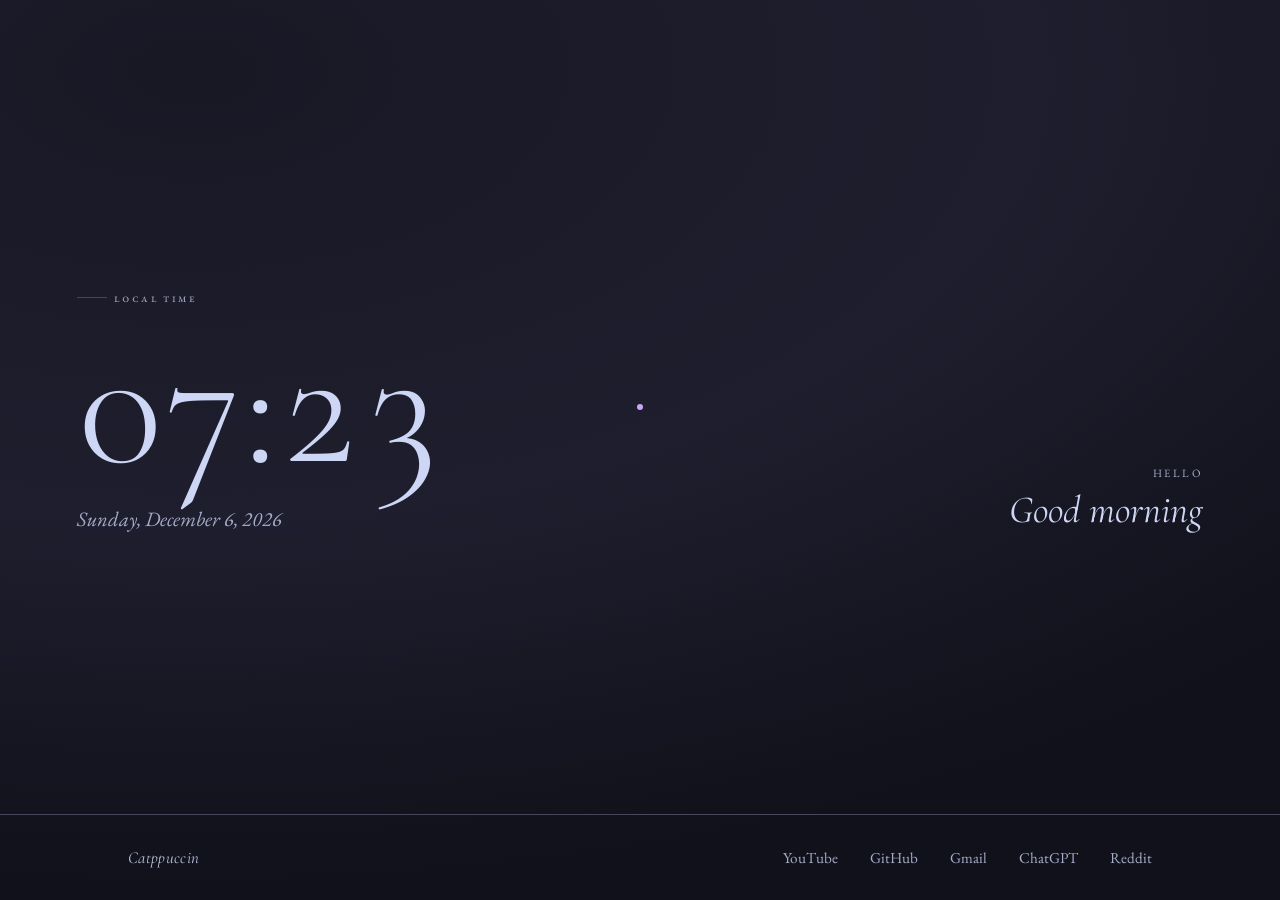
==== dotfiles/newtab/index.html @ 9f60fd0d "newtab" ====
<!doctype html>
<html lang="en">
<head>
  <meta charset="utf-8" />
  <meta name="viewport" content="width=device-width, initial-scale=1" />
  <title>Home</title>
  <link rel="preconnect" href="https://fonts.googleapis.com" />
  <link rel="preconnect" href="https://fonts.gstatic.com" crossorigin />
  <link href="https://fonts.googleapis.com/css2?family=Cormorant+Garamond:ital,wght@0,300;0,400;0,500;1,300;1,400&family=EB+Garamond:ital@0;1&display=swap" rel="stylesheet" />
  <style>
    /* Hallmark · genre: editorial · macrostructure: Stat-Led · tone: luxury · theme: catppuccin-mocha · enrichment: typography / stat-hero */
    :root {
      /* Catppuccin Mocha */
      --bg-base: #1e1e2e;
      --bg-mantle: #181825;
      --bg-crust: #11111b;
      --ink: #cdd6f4;
      --muted: #a6adc8;
      --subtext: #bac2de;
      --rule: #45475a;
      --accent: #cba6f7;
      /* typographic registers */
      --font-display: "Cormorant Garamond", ui-serif, Georgia, serif;
      --font-body: "EB Garamond", ui-serif, Georgia, serif;
      /* spacing (4pt) */
      --space-xs: 0.25rem;
      --space-sm: 0.5rem;
      --space-md: 1rem;
      --space-lg: 2rem;
      --space-xl: 4rem;
      --space-2xl: 8rem;
      /* motion */
      --ease-out: cubic-bezier(0.16, 1, 0.3, 1);
      --ease-in: cubic-bezier(0.7, 0, 0.84, 0);
      --dur-micro: 120ms;
      --dur-short: 220ms;
      --dur-long: 420ms;
    }

    * { margin: 0; padding: 0; box-sizing: border-box; }

    body {
      min-height: 100vh;
      display: grid;
      grid-template-rows: 1fr auto;
      background:
        radial-gradient(120% 90% at 15% 8%, var(--bg-mantle) 0%, var(--bg-base) 55%, var(--bg-crust) 100%);
      color: var(--ink);
      font-family: var(--font-body);
      -webkit-font-smoothing: antialiased;
      overflow: hidden;
    }

    .wrap {
      align-self: center;
      width: min(88vw, 1200px);
      margin: 0 auto;
      padding: var(--space-2xl) 0;
      display: grid;
      grid-template-columns: 1fr auto 1fr;
      align-items: end;
      gap: var(--space-lg);
    }

    /* left — the hero stat */
    .stat {
      position: relative;
      --i: 0;
      animation: reveal var(--dur-long) var(--ease-out) forwards;
      animation-delay: calc(var(--i) * 60ms);
    }

    .stat__label {
      display: inline-flex;
      align-items: center;
      gap: 0.6em;
      font-family: var(--font-body);
      font-size: 0.75rem;
      letter-spacing: 0.2em;
      text-transform: uppercase;
      font-variant-caps: all-small-caps;
      color: var(--muted);
      margin-bottom: var(--space-md);
    }
    .stat__label::before {
      content: "";
      width: 2.5em;
      height: 1px;
      background: var(--rule);
    }

    .stat__time {
      font-family: var(--font-display);
      font-weight: 300;
      font-size: clamp(5rem, 18vw + 1rem, 11rem);
      line-height: 0.95;
      letter-spacing: -0.02em;
      font-variant-numeric: tabular-nums;
    }

    .stat__date {
      margin-top: var(--space-md);
      font-style: italic;
      color: var(--muted);
      font-size: clamp(1rem, 1.6vw, 1.4rem);
    }

    /* centre hairline */
    .indicator {
      align-self: center;
      justify-self: center;
      position: relative;
      width: 26px;
      height: 26px;
    }
    .indicator .ring {
      position: absolute;
      inset: 0;
      border: 1px solid var(--rule);
      border-radius: 50%;
    }
    .indicator .dot {
      position: absolute;
      inset: 50% 0 0 50%;
      width: 6px;
      height: 6px;
      margin: -3px 0 0 -3px;
      border-radius: 50%;
      background: var(--accent);
    }

    /* right greeting */
    .greeting {
      text-align: right;
      --i: 1;
      animation: rise var(--dur-long) var(--ease-out) forwards;
      animation-delay: calc(var(--i) * 60ms);
    }
    .greeting small {
      display: block;
      font-family: var(--font-body);
      font-size: 0.7rem;
      letter-spacing: 0.22em;
      text-transform: uppercase;
      color: var(--muted);
      margin-bottom: var(--space-sm);
    }
    .greeting h1 {
      font-family: var(--font-display);
      font-weight: 400;
      font-style: italic;
      font-size: clamp(1.6rem, 3vw, 2.6rem);
      line-height: 1.15;
      max-width: 18ch;
      margin-left: auto;
    }

    @keyframes rise {
      from { opacity: 0; transform: translateY(10px); }
      to   { opacity: 1; transform: none; }
    }

    /* footer strip */
    .quick {
      border-top: 1px solid var(--rule);
      padding: var(--space-lg) var(--space-2xl);
      display: flex;
      justify-content: space-between;
      align-items: center;
      gap: var(--space-lg);
      --i: 2;
      animation: rise var(--dur-long) var(--ease-out) forwards;
      animation-delay: calc(var(--i) * 60ms);
    }
    .quick__brand {
      font-family: var(--font-display);
      font-style: italic;
      font-size: 1.05rem;
      color: var(--subtext);
      letter-spacing: 0.02em;
    }
    .quick__links {
      display: flex;
      flex-wrap: wrap;
      gap: 0 var(--space-lg);
      list-style: none;
    }
    .quick__links a {
      color: var(--muted);
      text-decoration: none;
      font-size: 0.95rem;
      border-bottom: 1px solid transparent;
      transition: color var(--dur-micro) var(--ease-out), border-color var(--dur-micro) var(--ease-out);
    }
    .quick__links a:hover,
    .quick__links a:focus-visible {
      color: var(--accent);
      border-bottom-color: var(--accent);
    }
    a:focus-visible {
      outline: 2px solid var(--accent);
      outline-offset: 3px;
    }

    @media (max-width: 720px) {
      .wrap { grid-template-columns: 1fr; align-items: center; text-align: center; }
      .indicator { display: none; }
      .greet { text-align: center; }
      .greeting h1 { margin-left: auto; margin-right: auto; }
      .quick { flex-direction: column; align-items: center; gap: var(--space-md); padding: var(--space-lg); }
      .quick__links { justify-content: center; gap: var(--space-md) var(--space-lg); }
    }

    @media (prefers-reduced-motion: reduce) {
      *, *::before, *::after {
        animation-duration: 150ms !important;
        animation-iteration-count: 1 !important;
        transition-duration: 150ms !important;
      }
      .stat, .greeting, .quick { animation: none; opacity: 1; transform: none; }
    }
  </style>
</head>
<body>
  <div class="wrap">
    <div class="stat">
      <span class="stat__label">Local time</span>
      <div class="stat__time" id="clock">--:--</div>
      <div class="stat__date" id="date">—</div>
    </div>

    <div class="indicator" aria-hidden="true">
      <span class="dot"></span>
    </div>

    <div class="greeting">
      <small>Hello</small>
      <h1 id="greeting">Have a gentle day</h1>
    </div>
  </div>

  <footer class="quick">
    <span class="quick__brand">Catppuccin</span>
    <ul class="quick__links">
      <li><a href="https://www.youtube.com/">YouTube</a></li>
      <li><a href="https://github.com/">GitHub</a></li>
      <li><a href="https://mail.google.com/">Gmail</a></li>
      <li><a href="https://chat.openai.com/">ChatGPT</a></li>
      <li><a href="https://www.reddit.com/">Reddit</a></li>
    </ul>
  </footer>

  <script>
    const clockEl = document.getElementById("clock");
    const dateEl = document.getElementById("date");
    const greetingEl = document.getElementById("greeting");
    let current = "";

    function pad(n) { return String(n).padStart(2, "0"); }
    function plural(s) { const m = s.match(/(\d+) (\w+)/); return m && m[1] === "1" ? m[1] + " " + m[2] : s; }

    function update() {
      const now = new Date();
      const hh = pad(now.getHours());
      const mm = pad(now.getMinutes());
      const t = `${hh}:${mm}`;
      clockEl.textContent = t;

      // gentle emphasis flash on each minute change
      if (t !== current) {
        clockEl.animate(
          [{ opacity: 0.35 }, { opacity: 1 }],
          { duration: 500, easing: "cubic-bezier(0.16, 1, 0.3, 1)", fill: "forwards" }
        );
      }
      current = t;

      dateEl.textContent = now.toLocaleDateString("en-US", {
        weekday: "long", day: "numeric", month: "long", year: "numeric"
      });

      const hour = now.getHours();
      let msg;
      if (hour >= 5 && hour < 12) msg = "Good morning";
      else if (hour >= 12 && hour < 18) msg = "Good afternoon";
      else if (hour >= 18 && hour < 22) msg = "Good evening";
      else msg = "Sleep well";
      if (greetingEl.textContent !== msg) greetingEl.textContent = msg;
    }

    update();
    setInterval(update, 1000);
  </script>
</body>
</html>
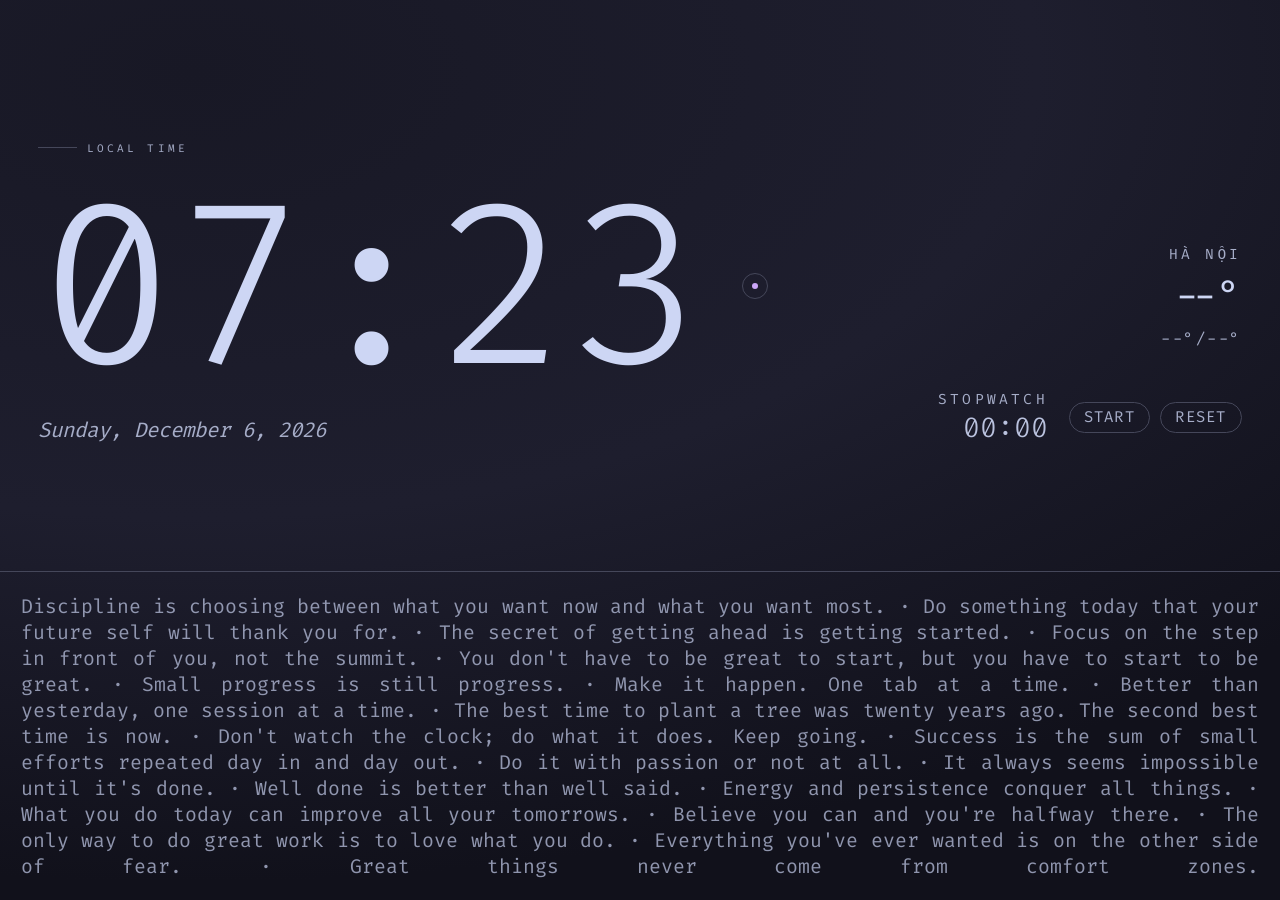
==== commit 4ea041a9: "clean" ====
--- a/dotfiles/newtab/index.html
+++ b/dotfiles/newtab/index.html
@@ -1,14 +1,14 @@
 <!doctype html>
-<html lang="en">
+<html lang="vi">
 <head>
   <meta charset="utf-8" />
   <meta name="viewport" content="width=device-width, initial-scale=1" />
   <title>Home</title>
   <link rel="preconnect" href="https://fonts.googleapis.com" />
   <link rel="preconnect" href="https://fonts.gstatic.com" crossorigin />
-  <link href="https://fonts.googleapis.com/css2?family=Cormorant+Garamond:ital,wght@0,300;0,400;0,500;1,300;1,400&family=EB+Garamond:ital@0;1&display=swap" rel="stylesheet" />
+  <link href="https://fonts.googleapis.com/css2?family=Fira+Code:wght@300;400;500&display=swap" rel="stylesheet" />
   <style>
-    /* Hallmark · genre: editorial · macrostructure: Stat-Led · tone: luxury · theme: catppuccin-mocha · enrichment: typography / stat-hero */
+    /* Hallmark · genre: atmospheric · macrostructure: Stat-Led · tone: luxury · theme: catppuccin-mocha · enrichment: typography / stat-hero */
     :root {
       /* Catppuccin Mocha */
       --bg-base: #1e1e2e;
@@ -19,25 +19,26 @@
       --subtext: #bac2de;
       --rule: #45475a;
       --accent: #cba6f7;
+      --green: #a6e3a1;
       /* typographic registers */
-      --font-display: "Cormorant Garamond", ui-serif, Georgia, serif;
-      --font-body: "EB Garamond", ui-serif, Georgia, serif;
+      --font-display: "Fira Code", ui-monospace, SFMono-Regular, Menlo, monospace;
+      --font-body: "Fira Code", ui-monospace, SFMono-Regular, Menlo, monospace;
       /* spacing (4pt) */
       --space-xs: 0.25rem;
       --space-sm: 0.5rem;
       --space-md: 1rem;
       --space-lg: 2rem;
-      --space-xl: 4rem;
-      --space-2xl: 8rem;
       /* motion */
       --ease-out: cubic-bezier(0.16, 1, 0.3, 1);
-      --ease-in: cubic-bezier(0.7, 0, 0.84, 0);
       --dur-micro: 120ms;
-      --dur-short: 220ms;
       --dur-long: 420ms;
     }
 
     * { margin: 0; padding: 0; box-sizing: border-box; }
+
+    html { font-size: 130%; }
+
+    html, body { overflow-x: clip; }
 
     body {
       min-height: 100vh;
@@ -48,16 +49,15 @@
       color: var(--ink);
       font-family: var(--font-body);
       -webkit-font-smoothing: antialiased;
-      overflow: hidden;
     }
 
     .wrap {
       align-self: center;
-      width: min(88vw, 1200px);
+      width: min(94vw, 1600px);
       margin: 0 auto;
-      padding: var(--space-2xl) 0;
+      padding: var(--space-xl) 0;
       display: grid;
-      grid-template-columns: 1fr auto 1fr;
+      grid-template-columns: 1.2fr auto 1fr;
       align-items: end;
       gap: var(--space-lg);
     }
@@ -66,7 +66,7 @@
     .stat {
       position: relative;
       --i: 0;
-      animation: reveal var(--dur-long) var(--ease-out) forwards;
+      animation: rise var(--dur-long) var(--ease-out) forwards;
       animation-delay: calc(var(--i) * 60ms);
     }
 
@@ -105,6 +105,18 @@
       font-size: clamp(1rem, 1.6vw, 1.4rem);
     }
 
+    .greeting__icon {
+      font-size: 0.55em;
+      line-height: 1;
+    }
+    .greeting__range {
+      margin-top: var(--space-sm);
+      font-size: 0.75rem;
+      color: var(--muted);
+      text-transform: uppercase;
+      letter-spacing: 0.16em;
+    }
+
     /* centre hairline */
     .indicator {
       align-self: center;
@@ -148,11 +160,15 @@
     .greeting h1 {
       font-family: var(--font-display);
       font-weight: 400;
-      font-style: italic;
       font-size: clamp(1.6rem, 3vw, 2.6rem);
       line-height: 1.15;
       max-width: 18ch;
       margin-left: auto;
+      display: flex;
+      align-items: center;
+      justify-content: flex-end;
+      gap: 0.3em;
+      font-variant-numeric: tabular-nums;
     }
 
     @keyframes rise {
@@ -163,52 +179,92 @@
     /* footer strip */
     .quick {
       border-top: 1px solid var(--rule);
-      padding: var(--space-lg) var(--space-2xl);
+      padding: var(--space-md);
       display: flex;
-      justify-content: space-between;
+      justify-content: center;
       align-items: center;
       gap: var(--space-lg);
       --i: 2;
       animation: rise var(--dur-long) var(--ease-out) forwards;
       animation-delay: calc(var(--i) * 60ms);
     }
-    .quick__brand {
-      font-family: var(--font-display);
-      font-style: italic;
-      font-size: 1.05rem;
-      color: var(--subtext);
-      letter-spacing: 0.02em;
-    }
-    .quick__links {
-      display: flex;
-      flex-wrap: wrap;
-      gap: 0 var(--space-lg);
-      list-style: none;
-    }
-    .quick__links a {
-      color: var(--muted);
-      text-decoration: none;
+    .quick__quote {
+      color: var(--muted);
       font-size: 0.95rem;
-      border-bottom: 1px solid transparent;
-      transition: color var(--dur-micro) var(--ease-out), border-color var(--dur-micro) var(--ease-out);
-    }
-    .quick__links a:hover,
-    .quick__links a:focus-visible {
-      color: var(--accent);
-      border-bottom-color: var(--accent);
+      text-align: justify;
+      text-align-last: justify;
+      opacity: 0.85;
+      flex: 1 1 0%;
+      min-width: 0;
     }
     a:focus-visible {
       outline: 2px solid var(--accent);
       outline-offset: 3px;
     }
 
+    /* stopwatch */
+    .stopwatch {
+      display: flex;
+      align-items: center;
+      gap: var(--space-md);
+    }
+    .stopwatch__label {
+      font-size: 0.7rem;
+      letter-spacing: 0.22em;
+      text-transform: uppercase;
+      color: var(--muted);
+      margin-bottom: var(--space-xs);
+    }
+    .stopwatch__time {
+      font-family: var(--font-display);
+      font-weight: 300;
+      font-size: 1.35rem;
+      line-height: 1;
+      color: var(--subtext);
+      font-variant-numeric: tabular-nums;
+      min-width: 8ch;
+      text-align: right;
+    }
+    .stopwatch__btns {
+      display: flex;
+      gap: var(--space-sm);
+    }
+    .stopwatch__btn {
+      background: none;
+      border: 1px solid var(--rule);
+      border-radius: 999px;
+      color: var(--muted);
+      font-family: var(--font-body);
+      font-size: 0.75rem;
+      letter-spacing: 0.08em;
+      text-transform: uppercase;
+      padding: 0.3em 0.9em;
+      cursor: pointer;
+      transition: color var(--dur-micro) var(--ease-out), border-color var(--dur-micro) var(--ease-out);
+    }
+    .stopwatch__btn:hover,
+    .stopwatch__btn:focus-visible {
+      color: var(--accent);
+      border-color: var(--accent);
+    }
+    .stopwatch__btn--running {
+      color: var(--green);
+      border-color: var(--green);
+    }
+
+    .greeting .stopwatch {
+      justify-content: flex-end;
+      margin-top: var(--space-lg);
+    }
+
     @media (max-width: 720px) {
       .wrap { grid-template-columns: 1fr; align-items: center; text-align: center; }
       .indicator { display: none; }
-      .greet { text-align: center; }
-      .greeting h1 { margin-left: auto; margin-right: auto; }
-      .quick { flex-direction: column; align-items: center; gap: var(--space-md); padding: var(--space-lg); }
-      .quick__links { justify-content: center; gap: var(--space-md) var(--space-lg); }
+      .greeting { text-align: center; }
+      .greeting h1 { margin-left: auto; margin-right: auto; justify-content: center; }
+      .stopwatch { justify-content: center; }
+      .quick { flex-direction: column; align-items: center; gap: var(--space-md); padding: var(--space-md); }
+      .quick__quote { text-align: center; }
     }
 
     @media (prefers-reduced-motion: reduce) {
@@ -230,34 +286,41 @@
     </div>
 
     <div class="indicator" aria-hidden="true">
+      <span class="ring"></span>
       <span class="dot"></span>
     </div>
 
     <div class="greeting">
-      <small>Hello</small>
-      <h1 id="greeting">Have a gentle day</h1>
+      <small>Hà Nội</small>
+      <h1 id="greeting">
+        <span class="greeting__icon" id="weather-icon"></span>
+        <span id="greeting-temp">--°</span>
+      </h1>
+      <p class="greeting__range" id="weather-range">--°/--°</p>
+
+      <div class="stopwatch">
+        <div>
+          <p class="stopwatch__label">Stopwatch</p>
+          <span class="stopwatch__time" id="sw-time">00:00</span>
+        </div>
+        <div class="stopwatch__btns">
+          <button class="stopwatch__btn" id="sw-toggle" type="button">Start</button>
+          <button class="stopwatch__btn" id="sw-reset" type="button">Reset</button>
+        </div>
+      </div>
     </div>
   </div>
 
   <footer class="quick">
-    <span class="quick__brand">Catppuccin</span>
-    <ul class="quick__links">
-      <li><a href="https://www.youtube.com/">YouTube</a></li>
-      <li><a href="https://github.com/">GitHub</a></li>
-      <li><a href="https://mail.google.com/">Gmail</a></li>
-      <li><a href="https://chat.openai.com/">ChatGPT</a></li>
-      <li><a href="https://www.reddit.com/">Reddit</a></li>
-    </ul>
+    <p class="quick__quote" id="quote">—</p>
   </footer>
 
   <script>
     const clockEl = document.getElementById("clock");
     const dateEl = document.getElementById("date");
-    const greetingEl = document.getElementById("greeting");
     let current = "";
 
     function pad(n) { return String(n).padStart(2, "0"); }
-    function plural(s) { const m = s.match(/(\d+) (\w+)/); return m && m[1] === "1" ? m[1] + " " + m[2] : s; }
 
     function update() {
       const now = new Date();
@@ -278,18 +341,121 @@
       dateEl.textContent = now.toLocaleDateString("en-US", {
         weekday: "long", day: "numeric", month: "long", year: "numeric"
       });
-
-      const hour = now.getHours();
-      let msg;
-      if (hour >= 5 && hour < 12) msg = "Good morning";
-      else if (hour >= 12 && hour < 18) msg = "Good afternoon";
-      else if (hour >= 18 && hour < 22) msg = "Good evening";
-      else msg = "Sleep well";
-      if (greetingEl.textContent !== msg) greetingEl.textContent = msg;
-    }
+    }
+
+    // weather (Open-Meteo, Hanoi)
+    const weatherIcon = document.getElementById("weather-icon");
+    const greetingTemp = document.getElementById("greeting-temp");
+    const weatherRange = document.getElementById("weather-range");
+    const WEATHER_URL =
+      "https://api.open-meteo.com/v1/forecast" +
+      "?latitude=21.0285&longitude=105.8542" +
+      "&current=temperature_2m,weather_code" +
+      "&daily=temperature_2m_max,temperature_2m_min" +
+      "&timezone=Asia%2FHo_Chi_Minh&forecast_days=1";
+
+    const WMO_ICONS = {
+      0: "☀️", 1: "🌤️", 2: "⛅", 3: "☁️",
+      45: "🌫️", 48: "🌫️",
+      51: "🌦️", 53: "🌦️", 55: "🌦️",
+      56: "🌧️", 57: "🌧️",
+      61: "🌧️", 63: "🌧️", 65: "🌧️",
+      66: "🌧️", 67: "🌧️",
+      71: "🌨️", 73: "🌨️", 75: "🌨️", 77: "🌨️",
+      80: "🌦️", 81: "🌧️", 82: "⛈️",
+      85: "🌨️", 86: "🌨️",
+      95: "⛈️", 96: "⛈️", 99: "⛈️"
+    };
+
+    async function loadWeather() {
+      try {
+        const res = await fetch(WEATHER_URL);
+        if (!res.ok) throw new Error(res.status);
+        const data = await res.json();
+        const t = Math.round(data.current.temperature_2m);
+        const hi = Math.round(data.daily.temperature_2m_max[0]);
+        const lo = Math.round(data.daily.temperature_2m_min[0]);
+        weatherIcon.textContent = WMO_ICONS[data.current.weather_code] ?? "🌡️";
+        greetingTemp.textContent = `${t}°`;
+        weatherRange.textContent = `${hi}°/${lo}°`;
+      } catch (e) { /* keep placeholders offline */ }
+    }
+    loadWeather();
+    setInterval(loadWeather, 30 * 60 * 1000);
+
+    // stopwatch
+    const swTime = document.getElementById("sw-time");
+    const swToggle = document.getElementById("sw-toggle");
+    const swReset = document.getElementById("sw-reset");
+    let swElapsed = 0;
+    let swRunning = false;
+    let swStart = 0;
+    let swRaf = 0;
+
+    function swFormat(ms) {
+      const s = Math.floor(ms / 1000) % 60;
+      const m = Math.floor(ms / 60000) % 60;
+      const h = Math.floor(ms / 3600000);
+      const hh = h > 0 ? String(h).padStart(2, "0") + ":" : "";
+      return `${hh}${String(m).padStart(2, "0")}:${pad(s)}`;
+    }
+
+    function swTick() {
+      swTime.textContent = swFormat(swElapsed + (performance.now() - swStart));
+      swRaf = requestAnimationFrame(swTick);
+    }
+
+    swToggle.addEventListener("click", () => {
+      if (swRunning) {
+        swElapsed += performance.now() - swStart;
+        swRunning = false;
+        cancelAnimationFrame(swRaf);
+        swToggle.textContent = "Start";
+        swToggle.classList.remove("stopwatch__btn--running");
+      } else {
+        swStart = performance.now();
+        swRunning = true;
+        swToggle.textContent = "Pause";
+        swToggle.classList.add("stopwatch__btn--running");
+        swTick();
+      }
+    });
+
+    swReset.addEventListener("click", () => {
+      swElapsed = 0;
+      swRunning = false;
+      cancelAnimationFrame(swRaf);
+      swTime.textContent = "00:00";
+      swToggle.textContent = "Start";
+      swToggle.classList.remove("stopwatch__btn--running");
+    });
 
     update();
     setInterval(update, 1000);
+
+    const quotes = [
+      "Discipline is choosing between what you want now and what you want most.",
+      "Do something today that your future self will thank you for.",
+      "The secret of getting ahead is getting started.",
+      "Focus on the step in front of you, not the summit.",
+      "You don't have to be great to start, but you have to start to be great.",
+      "Small progress is still progress.",
+      "Make it happen. One tab at a time.",
+      "Better than yesterday, one session at a time.",
+      "The best time to plant a tree was twenty years ago. The second best time is now.",
+      "Don't watch the clock; do what it does. Keep going.",
+      "Success is the sum of small efforts repeated day in and day out.",
+      "Do it with passion or not at all.",
+      "It always seems impossible until it's done.",
+      "Well done is better than well said.",
+      "Energy and persistence conquer all things.",
+      "What you do today can improve all your tomorrows.",
+      "Believe you can and you're halfway there.",
+      "The only way to do great work is to love what you do.",
+      "Everything you've ever wanted is on the other side of fear.",
+      "Great things never come from comfort zones."
+    ];
+    document.getElementById("quote").textContent = quotes.join("  ·  ");
   </script>
 </body>
 </html>
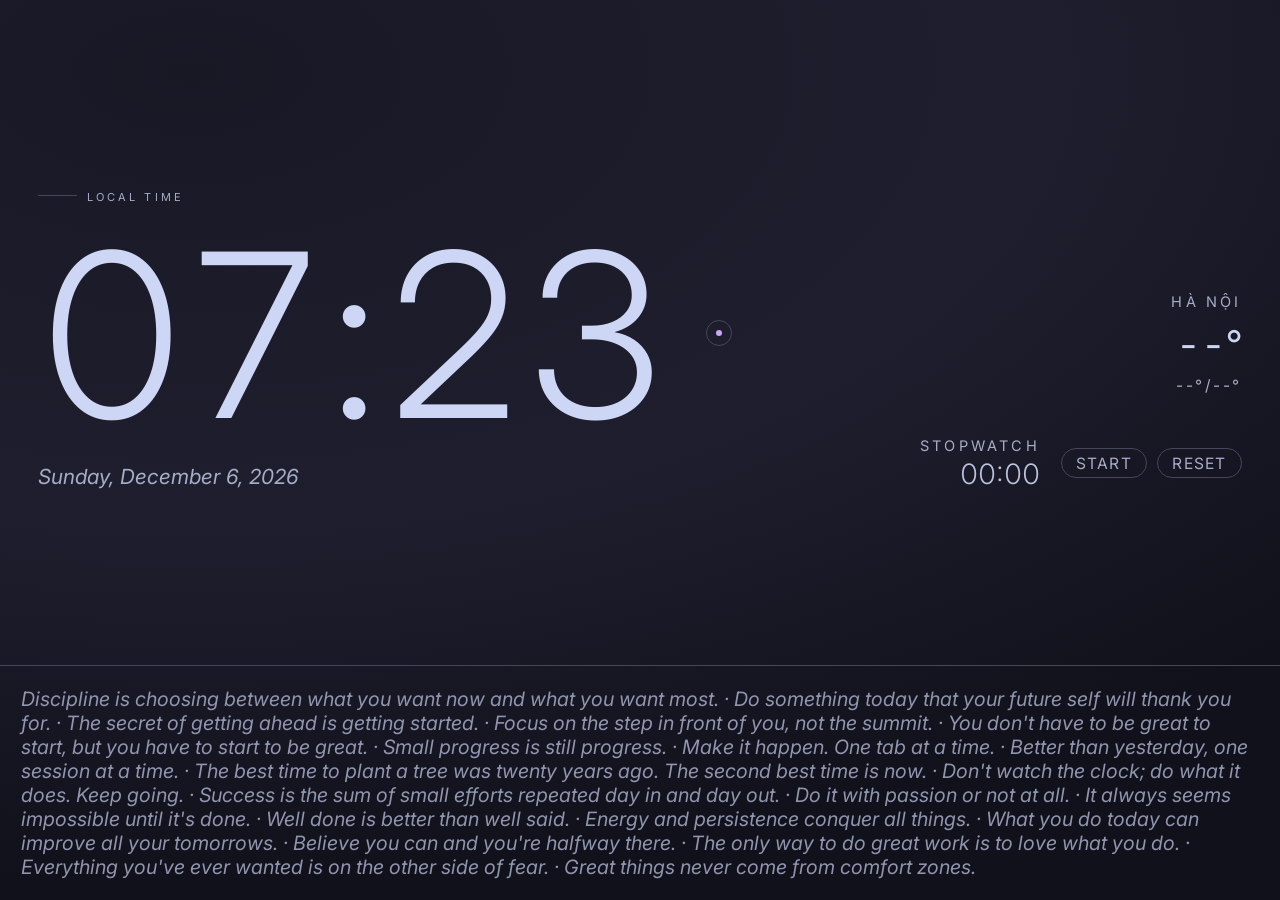
==== commit 08a62fc7: "zshrc :" ====
--- a/dotfiles/newtab/index.html
+++ b/dotfiles/newtab/index.html
@@ -6,7 +6,7 @@
   <title>Home</title>
   <link rel="preconnect" href="https://fonts.googleapis.com" />
   <link rel="preconnect" href="https://fonts.gstatic.com" crossorigin />
-  <link href="https://fonts.googleapis.com/css2?family=Fira+Code:wght@300;400;500&display=swap" rel="stylesheet" />
+  <link href="https://fonts.googleapis.com/css2?family=Inter:wght@300;400;500;600&display=swap" rel="stylesheet" />
   <style>
     /* Hallmark · genre: atmospheric · macrostructure: Stat-Led · tone: luxury · theme: catppuccin-mocha · enrichment: typography / stat-hero */
     :root {
@@ -21,8 +21,8 @@
       --accent: #cba6f7;
       --green: #a6e3a1;
       /* typographic registers */
-      --font-display: "Fira Code", ui-monospace, SFMono-Regular, Menlo, monospace;
-      --font-body: "Fira Code", ui-monospace, SFMono-Regular, Menlo, monospace;
+      --font-display: "Inter", ui-sans-serif, system-ui, sans-serif;
+      --font-body: "Inter", ui-sans-serif, system-ui, sans-serif;
       /* spacing (4pt) */
       --space-xs: 0.25rem;
       --space-sm: 0.5rem;
@@ -191,8 +191,9 @@
     .quick__quote {
       color: var(--muted);
       font-size: 0.95rem;
-      text-align: justify;
-      text-align-last: justify;
+      font-style: italic;
+      text-align: left;
+      text-align-last: left;
       opacity: 0.85;
       flex: 1 1 0%;
       min-width: 0;
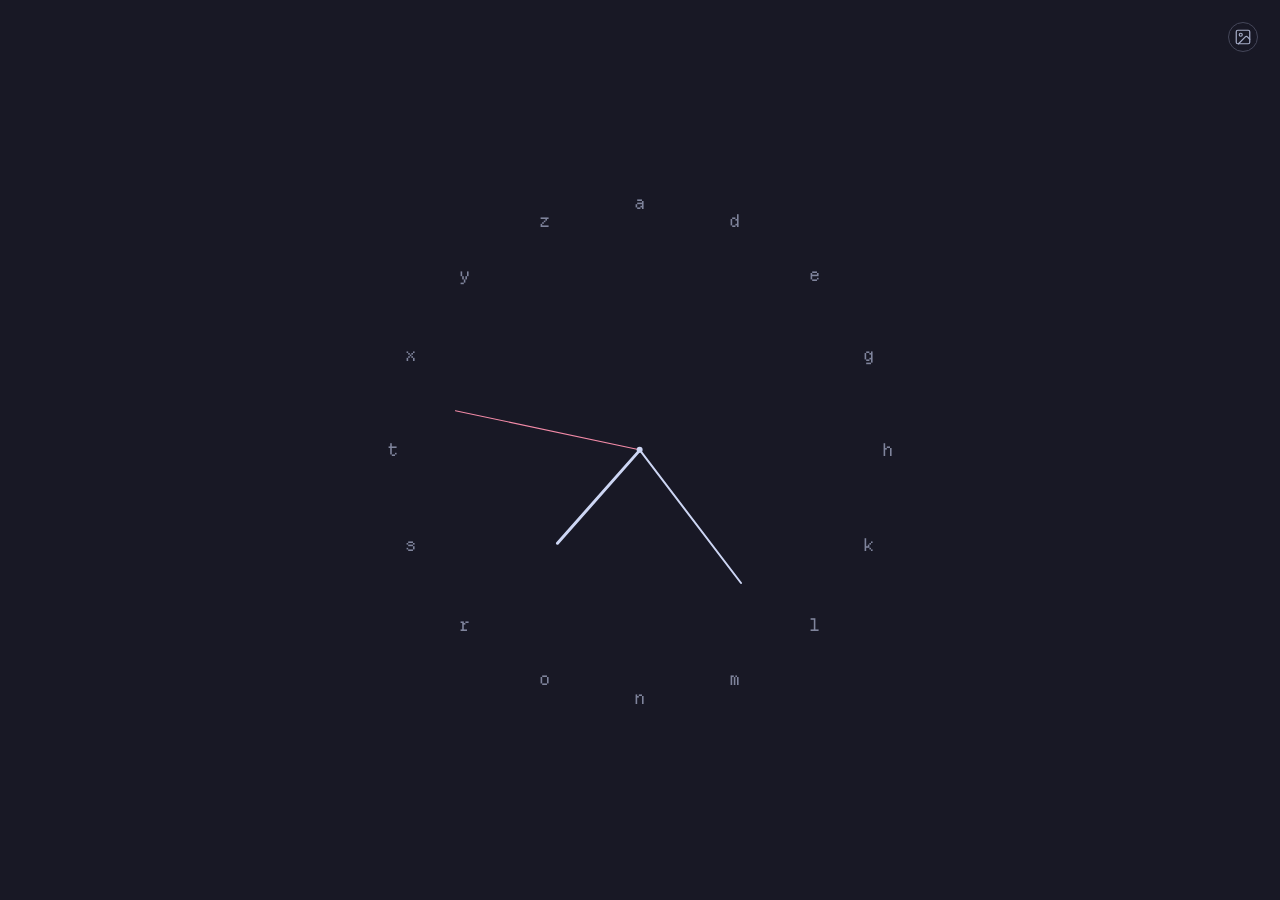
==== commit f9faa86f: "tilde start page, wifitui/bluetui instead of applets, picom animations, readme showcase Co-Authored-" ====
--- a/dotfiles/newtab/index.html
+++ b/dotfiles/newtab/index.html
@@ -1,462 +1,1165 @@
 <!doctype html>
-<html lang="vi">
-<head>
-  <meta charset="utf-8" />
-  <meta name="viewport" content="width=device-width, initial-scale=1" />
-  <title>Home</title>
-  <link rel="preconnect" href="https://fonts.googleapis.com" />
-  <link rel="preconnect" href="https://fonts.gstatic.com" crossorigin />
-  <link href="https://fonts.googleapis.com/css2?family=Inter:wght@300;400;500;600&display=swap" rel="stylesheet" />
+<meta charset="utf-8" />
+<meta name="color-scheme" content="dark light" />
+<meta name="robots" content="noindex" />
+<meta name="viewport" content="width=device-width, initial-scale=1" />
+<title>Home</title>
+<!-- fetch at parse time: the dial lives in shadow DOM, which would request the font late -->
+<link rel="preload" href="DepartureMono-Regular.woff2" as="font" type="font/woff2" crossorigin />
+
+<style>
+  /* tilde (github.com/xvvvyz/tilde), Catppuccin Mocha + bundled pixel font:
+     Firefox can't see Nix-profile system fonts */
+  @font-face {
+    font-family: 'Departure Mono';
+    src: url('DepartureMono-Regular.woff2') format('woff2');
+    font-display: block; /* local file: brief invisible text beats a fallback-font flash */
+  }
+
+  :root {
+    /* Catppuccin Mocha; mantle matches the Firefox toolbar (userChrome.css) */
+    --color-background: #181825;
+    --color-text-subtle: #7f849c;
+    --color-text: #cdd6f4;
+    --font-family: 'Departure Mono', monospace;
+    /* pixel font: only multiples of 11px land on its grid */
+    --font-size: 22px;
+    --color-accent: #f38ba8;
+    --transition-speed: 200ms;
+    /* names used by the background popup */
+    --bg-mantle: #181825;
+    --rule: #45475a;
+    --muted: #a6adc8;
+    --subtext: #bac2de;
+    --accent: #cba6f7;
+    --space-xs: 0.25rem;
+    --space-sm: 0.5rem;
+    --space-md: 1rem;
+  }
+
+  /* popup buttons */
+  .btns {
+    display: flex;
+    gap: var(--space-sm);
+  }
+  .btn {
+    background: none;
+    border: 1px solid var(--rule);
+    border-radius: 999px;
+    color: var(--muted);
+    font-family: var(--font-family);
+    font-size: 0.5rem;
+    letter-spacing: 0.08em;
+    text-transform: uppercase;
+    padding: 0.3em 0.9em;
+    cursor: pointer;
+    transition: color var(--transition-speed), border-color var(--transition-speed);
+  }
+  .btn:hover,
+  .btn:focus-visible {
+    color: var(--accent);
+    border-color: var(--accent);
+  }
+
+  /* custom background layer, tuned from the settings popup */
+  .bg {
+    position: fixed;
+    inset: 0;
+    z-index: -1;
+    background: center / cover no-repeat;
+    transform: scale(1.06); /* hide blurred edges */
+    pointer-events: none;
+  }
+
+  .bg-menu {
+    position: fixed;
+    top: var(--space-md);
+    right: var(--space-md);
+    z-index: 1;
+  }
+  #bg-open { display: grid; place-items: center; padding: 0.45em; }
+  .bg-panel {
+    position: absolute;
+    top: calc(100% + var(--space-sm));
+    right: 0;
+    width: 16rem;
+    padding: var(--space-md);
+    display: grid;
+    gap: var(--space-md);
+    background: var(--bg-mantle);
+    border: 1px solid var(--rule);
+    border-radius: 12px;
+    box-shadow: 0 12px 32px rgba(0, 0, 0, 0.4);
+  }
+  .bg-panel[hidden] { display: none; }
+  .bg-panel label {
+    display: grid;
+    gap: var(--space-xs);
+    font-size: 0.5rem;
+    letter-spacing: 0.16em;
+    text-transform: uppercase;
+    color: var(--muted);
+  }
+  .bg-panel label div { display: flex; justify-content: space-between; }
+  .bg-panel label span { color: var(--subtext); text-transform: none; }
+  .bg-panel input[type="range"] { width: 100%; accent-color: var(--accent); }
+</style>
+
+<script type="module">
+  /** @type {AppConfig} */
+  const CONFIG = {
+    commandPathDelimiter: '/',
+    commandSearchDelimiter: ' ',
+    defaultSearchTemplate: 'https://www.google.com/search?q={}',
+    openLinksInNewTab: false,
+    suggestionLimit: 4,
+  };
+
+  // named entries appear on the dial, in insertion order. suggestions are curated.
+  /** @type {Map<string, Command>} */
+  // prettier-ignore
+  const COMMANDS = new Map([
+    ['a', { name: 'AI', suggestions: ['a/chatgpt', 'a/gemini', 'a/deepseek', 'a/notebooklm'], url: 'https://claude.ai/new' }],
+    ['a/chatgpt', { url: 'https://chatgpt.com/' }],
+    ['a/gemini', { url: 'https://gemini.google.com/app' }],
+    ['a/deepseek', { url: 'https://chat.deepseek.com/' }],
+    ['a/notebooklm', { url: 'https://notebooklm.google.com/' }],
+    ['d', { name: 'Discord', url: 'https://discord.com/channels/@me' }],
+    ['e', { name: 'Shopee', searchTemplate: '/search?keyword={}', url: 'https://shopee.vn/user/purchase' }],
+    ['g', { name: 'GitHub', searchTemplate: '/search?q={}', suggestions: ['g/trending', 'g/trendshift'], url: 'https://github.com' }],
+    ['g/trendshift', { url: 'https://trendshift.io/' }],
+    ['h', { name: 'HUST', suggestions: ['h/sis', 'h/ctt', 'h/tkb', 'h/ctsv'], url: 'https://student.hust.edu.vn/learn/timetable' }],
+    ['h/sis', { url: 'https://ctt-sis.hust.edu.vn/Students/StudentCheckInputGradeTerm.aspx' }],
+    ['h/ctt', { url: 'https://ctt.hust.edu.vn/Services' }],
+    ['h/tkb', { url: 'https://hungitb.github.io/tkb-hust/' }],
+    ['h/ctsv', { url: 'https://ctsv.hust.edu.vn/#/danh-sach-su-kien' }],
+    ['k', { name: 'MATLAB', url: 'https://matlab.mathworks.com/' }],
+    ['l', { name: 'Local', suggestions: ['l/dsh'], url: 'http://127.0.0.1:8787/' }],
+    ['l/dsh', { url: 'http://127.0.0.1:3080/' }],
+    ['m', { name: 'Messenger', url: 'https://www.messenger.com/' }],
+    ['n', { name: 'News', suggestions: ['n/hellogithub', 'n/vnlf', 'n/steamdb'], url: 'https://vnexpress.net/khoa-hoc-cong-nghe' }],
+    ['n/hellogithub', { url: 'https://hellogithub.com/en' }],
+    ['n/vnlf', { url: 'https://vietnamlinuxfamily.net/' }],
+    ['n/steamdb', { url: 'https://steamdb.info/' }],
+    ['o', { name: 'Overleaf', url: 'https://www.overleaf.com/project' }],
+    ['r', { name: 'Translate', searchTemplate: '/?sl=en&tl=vi&text={}&op=translate', url: 'https://translate.google.com/?hl=vi&sl=en&tl=vi&op=translate' }],
+    ['s', { name: 'Spotify', searchTemplate: '/search/{}', suggestions: ['s/soundcloud'], url: 'https://open.spotify.com/' }],
+    ['s/soundcloud', { url: 'https://soundcloud.com/discover' }],
+    ['t', { name: 'Teams', suggestions: ['t/outlook'], url: 'https://teams.microsoft.com/v2/' }],
+    ['t/outlook', { url: 'https://outlook.office365.com/mail/' }],
+    ['x', { name: 'X', searchTemplate: '/search?q={}', url: 'https://x.com/explore/tabs/trending' }],
+    ['y', { name: 'YouTube', searchTemplate: '/results?search_query={}', suggestions: ['y/channels', 'y/lofi'], url: 'https://www.youtube.com/feed/subscriptions' }],
+    ['y/channels', { url: 'https://www.youtube.com/feed/channels' }],
+    ['y/lofi', { url: 'https://www.youtube.com/watch?v=X4VbdwhkE10' }],
+    ['z', { name: 'Zalo', url: 'https://chat.zalo.me/' }],
+  ]);
+
+  /**
+   * @typedef {object} AppConfig
+   * @property {string} commandPathDelimiter
+   * @property {string} commandSearchDelimiter
+   * @property {string} defaultSearchTemplate
+   * @property {boolean} openLinksInNewTab
+   * @property {number} suggestionLimit
+   */
+
+  /**
+   * @typedef {object} Command
+   * @property {string} url
+   * @property {string=} name
+   * @property {string=} searchTemplate
+   * @property {string[]=} suggestions
+   */
+
+  /**
+   * @typedef {object} ParsedQuery
+   * @property {string} query
+   * @property {string} url
+   * @property {string=} key
+   * @property {string=} path
+   * @property {string=} search
+   * @property {string=} splitBy
+   */
+
+  /**
+   * @param {string} id
+   * @returns {HTMLTemplateElement}
+   */
+  function getTemplate(id) {
+    const template = document.getElementById(id);
+
+    if (!(template instanceof HTMLTemplateElement)) {
+      throw new Error(`Template #${id} not found`);
+    }
+
+    return template;
+  }
+
+  const TEMPLATES = {
+    command: getTemplate('command-template'),
+    commands: getTemplate('commands-template'),
+    match: getTemplate('match-template'),
+    search: getTemplate('search-template'),
+    suggestion: getTemplate('suggestion-template'),
+  };
+
+  /**
+   * @param {string} value
+   * @returns {string}
+   */
+  function escapeRegexCharacters(value) {
+    return value.replace(/[-\/\\^$*+?.()|[\]{}]/g, '\\$&');
+  }
+
+  /**
+   * @param {string} template
+   * @param {string} search
+   * @returns {string}
+   */
+  function formatSearchUrl(template, search) {
+    return template.replace(/{}/g, encodeURIComponent(search));
+  }
+
+  /**
+   * @param {string} value
+   * @returns {boolean}
+   */
+  function hasProtocol(value) {
+    return /^[a-zA-Z]+:\/\//i.test(value);
+  }
+
+  /**
+   * @param {string} value
+   * @returns {boolean}
+   */
+  function isUrl(value) {
+    return /^((https?:\/\/)?[\w-]+(\.[\w-]+)+\.?(:\d+)?(\/\S*)?)$/i.test(value);
+  }
+
+  /**
+   * @param {string} value
+   * @param {string} delimiter
+   * @returns {[string, string?]}
+   */
+  function splitOnce(value, delimiter) {
+    const delimiterIndex = value.indexOf(delimiter);
+
+    if (delimiterIndex === -1) return [value];
+
+    return [
+      value.slice(0, delimiterIndex),
+      value.slice(delimiterIndex + delimiter.length),
+    ];
+  }
+
+  /**
+   * @param {string} raw
+   * @param {Map<string, Command>} commands
+   * @param {AppConfig} config
+   * @returns {ParsedQuery}
+   */
+  function parseQuery(raw, commands, config) {
+    const query = raw.trim();
+
+    if (isUrl(query)) {
+      const url = hasProtocol(query) ? query : `https://${query}`;
+      return { query, url };
+    }
+
+    if (commands.has(query)) {
+      const { url } = commands.get(query);
+      return { key: query, query, url };
+    }
+
+    let splitBy = config.commandSearchDelimiter;
+    const [searchKey, rawSearch] = splitOnce(query, splitBy);
+
+    if (commands.has(searchKey)) {
+      const command = commands.get(searchKey);
+      const template = new URL(command.searchTemplate ?? '', command.url);
+      const search = rawSearch.trim();
+      const url = formatSearchUrl(decodeURI(template.href), search);
+      return { key: searchKey, query, search, splitBy, url };
+    }
+
+    splitBy = config.commandPathDelimiter;
+    const [pathKey, path] = splitOnce(query, splitBy);
+
+    if (commands.has(pathKey)) {
+      const command = commands.get(pathKey);
+      const url = `${new URL(command.url).origin}/${path}`;
+      return { key: pathKey, path, query, splitBy, url };
+    }
+
+    const url = formatSearchUrl(config.defaultSearchTemplate, query);
+    return { query, search: query, url };
+  }
+
+  /**
+   * @param {ParsedQuery} parsedQuery
+   * @param {Map<string, Command>} commands
+   * @param {AppConfig} config
+   * @returns {string[]}
+   */
+  function collectLocalSuggestions(parsedQuery, commands, config) {
+    const parentKey = parsedQuery.query.split(config.commandPathDelimiter)[0];
+    const exactMatch = commands.has(parsedQuery.query);
+    let suggestions = [
+      ...(commands.get(parsedQuery.query)?.suggestions ??
+        commands.get(parentKey)?.suggestions ??
+        []),
+    ];
+
+    if (exactMatch) {
+      suggestions = suggestions.filter((suggestion) =>
+        suggestion.startsWith(parsedQuery.query)
+      );
+    }
+
+    for (const [key, command] of commands.entries()) {
+      if (key !== parsedQuery.query && !suggestions.includes(key)) {
+        if (key.includes(parsedQuery.query)) {
+          suggestions.push(key);
+        }
+      }
+
+      for (const suggestion of command.suggestions ?? []) {
+        if (
+          suggestion !== parsedQuery.query &&
+          !suggestions.includes(suggestion)
+        ) {
+          if (suggestion.includes(parsedQuery.query)) {
+            suggestions.push(suggestion);
+          }
+        }
+      }
+    }
+
+    return suggestions.filter((suggestion) =>
+      suggestion.includes(parsedQuery.query)
+    );
+  }
+
+  /**
+   * @param {string} search
+   * @returns {Promise<string[]>}
+   */
+  function fetchDuckDuckGoSuggestions(search) {
+    return new Promise((resolve) => {
+      window.autocompleteCallback = (response) => {
+        const suggestions = [];
+
+        for (const item of response) {
+          if (item.phrase === search.toLowerCase()) continue;
+          suggestions.push(item.phrase);
+        }
+
+        resolve(suggestions);
+      };
+
+      const script = document.createElement('script');
+      document.querySelector('head').appendChild(script);
+      script.src = `https://duckduckgo.com/ac/?callback=autocompleteCallback&q=${search}`;
+      script.onload = script.remove;
+
+      script.onerror = () => {
+        script.remove();
+        resolve([]);
+      };
+    });
+  }
+
+  class CommandRing extends HTMLElement {
+    #clockInterval = null;
+
+    constructor() {
+      super();
+      this.attachShadow({ mode: 'open' });
+      const componentFragment = TEMPLATES.commands.content.cloneNode(true);
+      const commands = componentFragment.querySelector('.commands');
+
+      const entries = [...COMMANDS.entries()].filter(
+        ([, { name, url }]) => name && url
+      );
+
+      const total = entries.length;
+
+      commands.style.setProperty(
+        '--item-size',
+        Math.sin(Math.PI / total) / 0.8
+      );
+
+      for (const [index, [key, { name, url }]] of entries.entries()) {
+        const commandFragment = TEMPLATES.command.content.cloneNode(true);
+        const item = commandFragment.querySelector('li');
+        const angle = (index / total) * 2 * Math.PI - Math.PI / 2;
+        item.style.setProperty('--x', 0.5 + 0.5 * Math.cos(angle));
+        item.style.setProperty('--y', 0.5 + 0.5 * Math.sin(angle));
+
+        const commandLink = commandFragment.querySelector('.command');
+        commandLink.href = url;
+        commandLink.setAttribute('aria-label', name);
+        if (CONFIG.openLinksInNewTab) commandLink.target = '_blank';
+        commandFragment.querySelector('.key').textContent = key;
+        commandFragment.querySelector('.name').textContent = name;
+        commands.append(commandFragment);
+      }
+
+      this.shadowRoot.append(componentFragment);
+      const items = commands.querySelectorAll('li');
+
+      for (const [index] of entries.entries()) {
+        const item = items[index];
+
+        item.addEventListener('mouseenter', () => {
+          for (const [otherIndex] of entries.entries()) {
+            const distance = Math.min(
+              Math.abs(otherIndex - index),
+              total - Math.abs(otherIndex - index)
+            );
+
+            if (distance === 0) {
+              items[otherIndex].style.transform =
+                'translate(-50%, -50%) scale(1)';
+            } else if (distance === 1) {
+              items[otherIndex].style.opacity = '0.25';
+            } else if (distance === 2) {
+              items[otherIndex].style.opacity = '0.5';
+            } else if (distance === 3) {
+              items[otherIndex].style.opacity = '0.75';
+            }
+          }
+        });
+
+        item.addEventListener('mouseleave', () => {
+          for (const otherItem of items) {
+            otherItem.style.opacity = '';
+            otherItem.style.transform = '';
+          }
+        });
+      }
+    }
+
+    connectedCallback() {
+      this.#startClock();
+    }
+
+    disconnectedCallback() {
+      if (this.#clockInterval === null) return;
+
+      clearInterval(this.#clockInterval);
+      this.#clockInterval = null;
+    }
+
+    #startClock() {
+      if (this.#clockInterval !== null) return;
+
+      const hour = this.shadowRoot.querySelector('.hand--hour');
+      const minute = this.shadowRoot.querySelector('.hand--minute');
+      const second = this.shadowRoot.querySelector('.hand--second');
+
+      const tick = () => {
+        const now = new Date();
+        const hours = now.getHours() % 12;
+        const minutes = now.getMinutes();
+        const seconds = now.getSeconds();
+        second.style.transform = `rotate(${seconds * 6}deg)`;
+        minute.style.transform = `rotate(${(minutes + seconds / 60) * 6}deg)`;
+        hour.style.transform = `rotate(${(hours + minutes / 60) * 30}deg)`;
+      };
+
+      tick();
+      this.#clockInterval = setInterval(tick, 1000);
+    }
+  }
+
+  class SearchOverlay extends HTMLElement {
+    #dialog;
+    #form;
+    #input;
+    #suggestions;
+    #lastSuggestions = [];
+    #closeController = null;
+    #documentController = null;
+
+    constructor() {
+      super();
+      this.attachShadow({ mode: 'open' });
+      const componentFragment = TEMPLATES.search.content.cloneNode(true);
+      this.#dialog = componentFragment.querySelector('.dialog');
+      this.#form = componentFragment.querySelector('.form');
+      this.#input = componentFragment.querySelector('.input');
+      this.#suggestions = componentFragment.querySelector('.suggestions');
+      this.#form.addEventListener('submit', this.#onSubmit, false);
+      this.#input.addEventListener('input', this.#onInput);
+      this.#suggestions.addEventListener('click', this.#onSuggestionClick);
+      this.shadowRoot.append(componentFragment);
+    }
+
+    connectedCallback() {
+      if (this.#documentController) return;
+
+      this.#documentController = new AbortController();
+      const { signal } = this.#documentController;
+      document.addEventListener('keydown', this.#onKeydown, { signal });
+      document.addEventListener('paste', this.#onPaste, { signal });
+    }
+
+    disconnectedCallback() {
+      this.#documentController?.abort();
+      this.#documentController = null;
+      this.#cancelPendingClose();
+    }
+
+    #cancelPendingClose() {
+      this.#closeController?.abort();
+      this.#closeController = null;
+    }
+
+    #reset() {
+      this.#input.value = '';
+      this.#input.blur();
+      this.#suggestions.innerHTML = '';
+    }
+
+    #prepareOpen() {
+      this.#cancelPendingClose();
+      this.#dialog.show();
+      this.#input.focus();
+    }
+
+    #open() {
+      this.#prepareOpen();
+      requestAnimationFrame(() => this.#dialog.classList.add('visible'));
+    }
+
+    #close() {
+      this.#cancelPendingClose();
+      this.#closeController = new AbortController();
+      this.#dialog.classList.remove('visible');
+      this.#reset();
+
+      this.#dialog.addEventListener(
+        'transitionend',
+        () => {
+          if (!this.#dialog.classList.contains('visible')) {
+            this.#dialog.close();
+          }
+
+          this.#closeController = null;
+        },
+        { once: true, signal: this.#closeController.signal }
+      );
+    }
+
+    #hideImmediately() {
+      this.#cancelPendingClose();
+      this.#reset();
+      this.#dialog.close();
+    }
+
+    #execute(query) {
+      const parsedQuery = parseQuery(query, COMMANDS, CONFIG);
+      if (CONFIG.openLinksInNewTab) window.open(parsedQuery.url, '_blank', 'noopener noreferrer');
+      else location.href = parsedQuery.url;
+      this.#close();
+    }
+
+    #focusNextSuggestion(previous = false) {
+      const activeElement = this.shadowRoot.activeElement;
+      let nextIndex;
+
+      if (activeElement.dataset.index) {
+        const activeIndex = Number(activeElement.dataset.index);
+        nextIndex = previous ? activeIndex - 1 : activeIndex + 1;
+      } else {
+        nextIndex = previous ? this.#suggestions.childElementCount - 1 : 0;
+      }
+
+      const nextItem = this.#suggestions.children[nextIndex];
+      if (nextItem) nextItem.querySelector('.suggestion').focus();
+      else this.#input.focus();
+    }
+
+    #onInput = async () => {
+      const parsedQuery = parseQuery(this.#input.value, COMMANDS, CONFIG);
+
+      if (!parsedQuery.query) {
+        this.#close();
+        return;
+      }
+
+      let suggestions = collectLocalSuggestions(parsedQuery, COMMANDS, CONFIG);
+
+      const suggestionsWithStale = [
+        ...suggestions,
+        ...this.#lastSuggestions.filter((suggestion) =>
+          suggestion.includes(parsedQuery.query)
+        ),
+      ].slice(0, CONFIG.suggestionLimit);
+
+      if (suggestionsWithStale.length) {
+        this.#renderSuggestions(suggestionsWithStale, parsedQuery.query);
+      } else if (!(parsedQuery.search?.length > 1)) {
+        this.#suggestions.innerHTML = '';
+      }
+
+      if (parsedQuery.search?.length > 1) {
+        const results = await fetchDuckDuckGoSuggestions(parsedQuery.search);
+        const currentQuery = parseQuery(this.#input.value, COMMANDS, CONFIG);
+        if (currentQuery.query !== parsedQuery.query) return;
+
+        const duckDuckGoSuggestions = parsedQuery.splitBy
+          ? results.map(
+              (search) => `${parsedQuery.key}${parsedQuery.splitBy}${search}`
+            )
+          : results;
+
+        this.#lastSuggestions = duckDuckGoSuggestions;
+
+        suggestions = [...suggestions, ...duckDuckGoSuggestions].slice(
+          0,
+          CONFIG.suggestionLimit
+        );
+
+        if (suggestions.length) {
+          this.#renderSuggestions(suggestions, parsedQuery.query);
+        } else {
+          this.#suggestions.innerHTML = '';
+        }
+      }
+    };
+
+    #onPaste = (event) => {
+      if (this.#dialog.classList.contains('visible')) return;
+      const text = event.clipboardData?.getData('text');
+      if (!text) return;
+      event.preventDefault();
+      this.#open();
+      this.#input.value = text;
+      this.#onInput();
+    };
+
+    #onKeydown = (event) => {
+      if (event.target.closest?.('.bg-menu')) return;
+
+      if (!this.#dialog.classList.contains('visible')) {
+        if (event.key === 'Escape') {
+          if (this.#dialog.open) {
+            this.#hideImmediately();
+          }
+
+          return;
+        }
+
+        this.#prepareOpen();
+
+        requestAnimationFrame(() => {
+          // close the search dialog before the next repaint if a character is
+          // not produced (e.g. if you type shift, control, alt etc.)
+          if (!this.#input.value) {
+            this.#hideImmediately();
+          } else {
+            this.#dialog.classList.add('visible');
+          }
+        });
+
+        return;
+      }
+
+      if (event.key === 'Escape') {
+        this.#close();
+        return;
+      }
+
+      const alt = event.altKey ? 'alt-' : '';
+      const ctrl = event.ctrlKey ? 'ctrl-' : '';
+      const meta = event.metaKey ? 'meta-' : '';
+      const shift = event.shiftKey ? 'shift-' : '';
+      const modifierPrefixedKey = `${alt}${ctrl}${meta}${shift}${event.key}`;
+
+      if (/^(ArrowDown|Tab|ctrl-n)$/.test(modifierPrefixedKey)) {
+        event.preventDefault();
+        this.#focusNextSuggestion();
+        return;
+      }
+
+      if (/^(ArrowUp|ctrl-p|shift-Tab)$/.test(modifierPrefixedKey)) {
+        event.preventDefault();
+        this.#focusNextSuggestion(true);
+      }
+    };
+
+    #onSubmit = () => {
+      this.#execute(this.#input.value);
+    };
+
+    #onSuggestionClick = (event) => {
+      const button = event.target.closest('.suggestion');
+      if (!button) return;
+      this.#execute(button.dataset.suggestion);
+    };
+
+    #renderSuggestions(suggestions, query) {
+      const focusedSuggestion =
+        this.shadowRoot.activeElement?.dataset?.suggestion;
+
+      this.#suggestions.innerHTML = '';
+      const pattern = new RegExp(escapeRegexCharacters(query), 'i');
+
+      for (const [index, suggestion] of suggestions.entries()) {
+        const suggestionFragment = TEMPLATES.suggestion.content.cloneNode(true);
+        const button = suggestionFragment.querySelector('.suggestion');
+        button.dataset.index = index;
+        button.dataset.suggestion = suggestion;
+        const matched = suggestion.match(pattern);
+
+        if (matched) {
+          const matchFragment = TEMPLATES.match.content.cloneNode(true);
+          const match = matchFragment.querySelector('.match');
+          const beforeMatch = suggestion.slice(0, matched.index);
+
+          const afterMatch = suggestion.slice(
+            matched.index + matched[0].length
+          );
+
+          match.textContent = matched[0];
+          match.insertAdjacentText('beforebegin', beforeMatch);
+          match.insertAdjacentText('afterend', afterMatch);
+          button.append(matchFragment);
+        } else {
+          button.textContent = suggestion;
+        }
+
+        this.#suggestions.append(suggestionFragment);
+      }
+
+      if (focusedSuggestion) {
+        const buttonToRefocus = this.#suggestions.querySelector(
+          `[data-suggestion="${CSS.escape(focusedSuggestion)}"]`
+        );
+
+        buttonToRefocus?.focus();
+      }
+    }
+  }
+
+  // render the dial only once the pixel font is ready (no fallback-font flash)
+  await document.fonts.load("1rem 'Departure Mono'").catch(() => {});
+  customElements.define('commands-component', CommandRing);
+  customElements.define('search-component', SearchOverlay);
+</script>
+
+<template id="commands-template">
   <style>
-    /* Hallmark · genre: atmospheric · macrostructure: Stat-Led · tone: luxury · theme: catppuccin-mocha · enrichment: typography / stat-hero */
-    :root {
-      /* Catppuccin Mocha */
-      --bg-base: #1e1e2e;
-      --bg-mantle: #181825;
-      --bg-crust: #11111b;
-      --ink: #cdd6f4;
-      --muted: #a6adc8;
-      --subtext: #bac2de;
-      --rule: #45475a;
-      --accent: #cba6f7;
-      --green: #a6e3a1;
-      /* typographic registers */
-      --font-display: "Inter", ui-sans-serif, system-ui, sans-serif;
-      --font-body: "Inter", ui-sans-serif, system-ui, sans-serif;
-      /* spacing (4pt) */
-      --space-xs: 0.25rem;
-      --space-sm: 0.5rem;
-      --space-md: 1rem;
-      --space-lg: 2rem;
-      /* motion */
-      --ease-out: cubic-bezier(0.16, 1, 0.3, 1);
-      --dur-micro: 120ms;
-      --dur-long: 420ms;
-    }
-
-    * { margin: 0; padding: 0; box-sizing: border-box; }
-
-    html { font-size: 130%; }
-
-    html, body { overflow-x: clip; }
-
-    body {
-      min-height: 100vh;
-      display: grid;
-      grid-template-rows: 1fr auto;
-      background:
-        radial-gradient(120% 90% at 15% 8%, var(--bg-mantle) 0%, var(--bg-base) 55%, var(--bg-crust) 100%);
-      color: var(--ink);
-      font-family: var(--font-body);
-      -webkit-font-smoothing: antialiased;
-    }
-
-    .wrap {
-      align-self: center;
-      width: min(94vw, 1600px);
-      margin: 0 auto;
-      padding: var(--space-xl) 0;
-      display: grid;
-      grid-template-columns: 1.2fr auto 1fr;
-      align-items: end;
-      gap: var(--space-lg);
-    }
-
-    /* left — the hero stat */
-    .stat {
-      position: relative;
-      --i: 0;
-      animation: rise var(--dur-long) var(--ease-out) forwards;
-      animation-delay: calc(var(--i) * 60ms);
-    }
-
-    .stat__label {
-      display: inline-flex;
+    nav {
+      --dial-size: min(55vh, 55vw);
       align-items: center;
-      gap: 0.6em;
-      font-family: var(--font-body);
-      font-size: 0.75rem;
-      letter-spacing: 0.2em;
-      text-transform: uppercase;
-      font-variant-caps: all-small-caps;
-      color: var(--muted);
-      margin-bottom: var(--space-md);
-    }
-    .stat__label::before {
-      content: "";
-      width: 2.5em;
-      height: 1px;
-      background: var(--rule);
-    }
-
-    .stat__time {
-      font-family: var(--font-display);
-      font-weight: 300;
-      font-size: clamp(5rem, 18vw + 1rem, 11rem);
-      line-height: 0.95;
-      letter-spacing: -0.02em;
-      font-variant-numeric: tabular-nums;
-    }
-
-    .stat__date {
-      margin-top: var(--space-md);
-      font-style: italic;
-      color: var(--muted);
-      font-size: clamp(1rem, 1.6vw, 1.4rem);
-    }
-
-    .greeting__icon {
-      font-size: 0.55em;
-      line-height: 1;
-    }
-    .greeting__range {
-      margin-top: var(--space-sm);
-      font-size: 0.75rem;
-      color: var(--muted);
-      text-transform: uppercase;
-      letter-spacing: 0.16em;
-    }
-
-    /* centre hairline */
-    .indicator {
-      align-self: center;
-      justify-self: center;
-      position: relative;
-      width: 26px;
-      height: 26px;
-    }
-    .indicator .ring {
-      position: absolute;
-      inset: 0;
-      border: 1px solid var(--rule);
-      border-radius: 50%;
-    }
-    .indicator .dot {
-      position: absolute;
-      inset: 50% 0 0 50%;
-      width: 6px;
-      height: 6px;
-      margin: -3px 0 0 -3px;
-      border-radius: 50%;
-      background: var(--accent);
-    }
-
-    /* right greeting */
-    .greeting {
-      text-align: right;
-      --i: 1;
-      animation: rise var(--dur-long) var(--ease-out) forwards;
-      animation-delay: calc(var(--i) * 60ms);
-    }
-    .greeting small {
-      display: block;
-      font-family: var(--font-body);
-      font-size: 0.7rem;
-      letter-spacing: 0.22em;
-      text-transform: uppercase;
-      color: var(--muted);
-      margin-bottom: var(--space-sm);
-    }
-    .greeting h1 {
-      font-family: var(--font-display);
-      font-weight: 400;
-      font-size: clamp(1.6rem, 3vw, 2.6rem);
-      line-height: 1.15;
-      max-width: 18ch;
-      margin-left: auto;
-      display: flex;
-      align-items: center;
-      justify-content: flex-end;
-      gap: 0.3em;
-      font-variant-numeric: tabular-nums;
-    }
-
-    @keyframes rise {
-      from { opacity: 0; transform: translateY(10px); }
-      to   { opacity: 1; transform: none; }
-    }
-
-    /* footer strip */
-    .quick {
-      border-top: 1px solid var(--rule);
-      padding: var(--space-md);
+      box-sizing: border-box;
       display: flex;
       justify-content: center;
+      min-height: 100dvh;
+      position: relative;
+      width: 100%;
+    }
+
+    .commands {
+      aspect-ratio: 1;
+      height: var(--dial-size);
+      list-style: none;
+      margin: 0;
+      padding: 0;
+      position: relative;
+    }
+
+    .commands li {
+      border-radius: 50%;
+      height: calc(var(--item-size) * 100%);
+      left: calc(var(--x) * 100%);
+      position: absolute;
+      top: calc(var(--y) * 100%);
+      transform: translate(-50%, -50%) scale(0.8);
+      transition:
+        opacity var(--transition-speed),
+        transform var(--transition-speed);
+      width: calc(var(--item-size) * 100%);
+    }
+
+    .command {
       align-items: center;
-      gap: var(--space-lg);
-      --i: 2;
-      animation: rise var(--dur-long) var(--ease-out) forwards;
-      animation-delay: calc(var(--i) * 60ms);
-    }
-    .quick__quote {
-      color: var(--muted);
-      font-size: 0.95rem;
-      font-style: italic;
-      text-align: left;
-      text-align-last: left;
-      opacity: 0.85;
-      flex: 1 1 0%;
-      min-width: 0;
-    }
-    a:focus-visible {
-      outline: 2px solid var(--accent);
-      outline-offset: 3px;
-    }
-
-    /* stopwatch */
-    .stopwatch {
+      border-radius: 50%;
+      color: var(--color-text);
       display: flex;
+      height: 100%;
+      justify-content: center;
+      outline: 0;
+      position: relative;
+      text-align: center;
+      text-decoration: none;
+      width: 100%;
+    }
+
+    .key {
+      color: var(--color-text-subtle);
+      position: absolute;
+      transition:
+        opacity var(--transition-speed),
+        transform var(--transition-speed);
+    }
+
+    .command:where(:focus, :hover) .key {
+      opacity: 0;
+      pointer-events: none;
+      transform: translateY(1.5em) scale(0.9);
+    }
+
+    .name {
+      opacity: 0;
+      pointer-events: none;
+      transform: translateY(-1.5em) scale(0.9);
+      transition:
+        opacity var(--transition-speed),
+        transform var(--transition-speed);
+    }
+
+    .command:where(:focus, :hover) .name {
+      opacity: 1;
+      transform: translateY(0);
+    }
+
+    .clock {
+      aspect-ratio: 1;
+      height: calc(var(--dial-size) * 0.85);
+      left: 50%;
+      pointer-events: none;
+      position: absolute;
+      top: 50%;
+      transform: translate(-50%, -50%);
+    }
+
+    .hand {
+      background: var(--color-text);
+      border-radius: 2px;
+      bottom: 50%;
+      left: 50%;
+      position: absolute;
+      transform-origin: bottom center;
+    }
+
+    .hand--hour {
+      height: 30%;
+      width: 3px;
+      margin-left: -1.5px;
+    }
+
+    .hand--minute {
+      height: 40%;
+      width: 2px;
+      margin-left: -1px;
+    }
+
+    .hand--second {
+      background: var(--color-accent);
+      height: 45%;
+      width: 1px;
+      margin-left: -0.5px;
+    }
+
+    .dot {
+      background: var(--color-text);
+      border-radius: 50%;
+      height: 6px;
+      left: 50%;
+      position: absolute;
+      top: 50%;
+      transform: translate(-50%, -50%);
+      width: 6px;
+    }
+  </style>
+  <nav>
+    <menu class="commands"></menu>
+    <div class="clock">
+      <div class="hand hand--hour"></div>
+      <div class="hand hand--minute"></div>
+      <div class="hand hand--second"></div>
+      <div class="dot"></div>
+    </div>
+  </nav>
+</template>
+
+<template id="command-template">
+  <li>
+    <a class="command" rel="noopener noreferrer" aria-label="">
+      <span class="key" aria-hidden="true"></span>
+      <span class="name"></span>
+    </a>
+  </li>
+</template>
+
+<template id="search-template">
+  <style>
+    input,
+    button {
+      -moz-appearance: none;
+      font-family: var(--font-family);
+      -webkit-appearance: none;
+      background: transparent;
+      border: 0;
+      display: block;
+      outline: 0;
+    }
+
+    .dialog {
       align-items: center;
-      gap: var(--space-md);
-    }
-    .stopwatch__label {
-      font-size: 0.7rem;
-      letter-spacing: 0.22em;
-      text-transform: uppercase;
-      color: var(--muted);
-      margin-bottom: var(--space-xs);
-    }
-    .stopwatch__time {
-      font-family: var(--font-display);
-      font-weight: 300;
-      font-size: 1.35rem;
-      line-height: 1;
-      color: var(--subtext);
-      font-variant-numeric: tabular-nums;
-      min-width: 8ch;
-      text-align: right;
-    }
-    .stopwatch__btns {
+      background: rgba(24, 24, 37, 0.92);
+      border: none;
+      display: none;
+      flex-direction: column;
+      height: 100%;
+      justify-content: center;
+      left: 0;
+      opacity: 0;
+      padding: 0;
+      top: 0;
+      transform: translateY(10px);
+      transition:
+        opacity var(--transition-speed),
+        transform var(--transition-speed);
+      width: 100%;
+    }
+
+    .dialog[open] {
       display: flex;
-      gap: var(--space-sm);
-    }
-    .stopwatch__btn {
-      background: none;
-      border: 1px solid var(--rule);
-      border-radius: 999px;
-      color: var(--muted);
-      font-family: var(--font-body);
-      font-size: 0.75rem;
-      letter-spacing: 0.08em;
-      text-transform: uppercase;
-      padding: 0.3em 0.9em;
+    }
+
+    .dialog.visible {
+      opacity: 1;
+      transform: translateY(0);
+    }
+
+    .form {
+      width: 100%;
+    }
+
+    .sr-only {
+      clip: rect(0 0 0 0);
+      clip-path: inset(50%);
+      height: 1px;
+      overflow: hidden;
+      position: absolute;
+      white-space: nowrap;
+      width: 1px;
+    }
+
+    .input {
+      color: var(--color-text);
+      font-size: 2rem;
+      padding: 0;
+      text-align: center;
+      width: 100%;
+    }
+
+    .suggestions {
+      align-items: center;
+      display: flex;
+      flex-direction: column;
+      flex-wrap: wrap;
+      justify-content: center;
+      list-style: none;
+      margin: 1rem 0 0;
+      overflow: hidden;
+      padding: 0;
+    }
+
+    .suggestion {
+      color: var(--color-text);
       cursor: pointer;
-      transition: color var(--dur-micro) var(--ease-out), border-color var(--dur-micro) var(--ease-out);
-    }
-    .stopwatch__btn:hover,
-    .stopwatch__btn:focus-visible {
-      color: var(--accent);
-      border-color: var(--accent);
-    }
-    .stopwatch__btn--running {
-      color: var(--green);
-      border-color: var(--green);
-    }
-
-    .greeting .stopwatch {
-      justify-content: flex-end;
-      margin-top: var(--space-lg);
-    }
-
-    @media (max-width: 720px) {
-      .wrap { grid-template-columns: 1fr; align-items: center; text-align: center; }
-      .indicator { display: none; }
-      .greeting { text-align: center; }
-      .greeting h1 { margin-left: auto; margin-right: auto; justify-content: center; }
-      .stopwatch { justify-content: center; }
-      .quick { flex-direction: column; align-items: center; gap: var(--space-md); padding: var(--space-md); }
-      .quick__quote { text-align: center; }
-    }
-
-    @media (prefers-reduced-motion: reduce) {
-      *, *::before, *::after {
-        animation-duration: 150ms !important;
-        animation-iteration-count: 1 !important;
-        transition-duration: 150ms !important;
-      }
-      .stat, .greeting, .quick { animation: none; opacity: 1; transform: none; }
+      font-size: 1rem;
+      padding: 1rem;
+      position: relative;
+      transition: color var(--transition-speed);
+      white-space: nowrap;
+      z-index: 1;
+    }
+
+    .suggestion:where(:focus, :hover) {
+      color: var(--color-background);
+    }
+
+    .suggestions:hover .suggestion:focus:not(:hover) {
+      color: var(--color-text);
+    }
+
+    .suggestion::before {
+      background-color: var(--color-text);
+      border-radius: 1em;
+      content: ' ';
+      inset: 0.8em 0.4em;
+      opacity: 0;
+      position: absolute;
+      transform: translateY(0.3em) scale(0.9);
+      transition:
+        opacity var(--transition-speed),
+        transform var(--transition-speed);
+      z-index: -1;
+    }
+
+    .suggestion:where(:focus, :hover)::before {
+      opacity: 1;
+      transform: translateY(0);
+    }
+
+    .suggestions:hover .suggestion:focus:not(:hover)::before {
+      opacity: 0;
+      transform: translateY(0.3em) scale(0.9);
+    }
+
+    .match {
+      color: var(--color-text-subtle);
+      transition: color var(--transition-speed);
+    }
+
+    .suggestion:where(:focus, :hover) .match {
+      color: var(--color-background);
+    }
+
+    .suggestions:hover .suggestion:focus:not(:hover) .match {
+      color: var(--color-text-subtle);
+    }
+
+    @media (min-width: 700px) {
+      .suggestions {
+        flex-direction: row;
+      }
     }
   </style>
-</head>
-<body>
-  <div class="wrap">
-    <div class="stat">
-      <span class="stat__label">Local time</span>
-      <div class="stat__time" id="clock">--:--</div>
-      <div class="stat__date" id="date">—</div>
+  <dialog class="dialog" aria-label="Search">
+    <form autocomplete="off" class="form" method="dialog" spellcheck="false">
+      <label for="search-input" class="sr-only">Search</label>
+      <input class="input" id="search-input" type="text" />
+      <menu class="suggestions"></menu>
+    </form>
+  </dialog>
+</template>
+
+<template id="suggestion-template">
+  <li>
+    <button class="suggestion" type="button"></button>
+  </li>
+</template>
+
+<template id="match-template">
+  <span class="match"></span>
+</template>
+
+<style>
+  html {
+    background-color: var(--color-background);
+    font-family: var(--font-family);
+    font-size: var(--font-size);
+    line-height: 1.4;
+    user-select: none;
+    font-synthesis: none; /* no fake bold on the pixel font */
+  }
+
+  body {
+    margin: 0;
+  }
+</style>
+
+<div class="bg" id="bg" aria-hidden="true"></div>
+
+<div class="bg-menu">
+  <button class="btn" id="bg-open" type="button" aria-expanded="false" aria-controls="bg-panel" aria-label="Background" title="Background"><svg width="18" height="18" viewBox="0 0 24 24" fill="none" stroke="currentColor" stroke-width="1.6" stroke-linecap="round" stroke-linejoin="round" aria-hidden="true"><rect x="3" y="3" width="18" height="18" rx="2"/><circle cx="9" cy="9" r="2"/><path d="m21 15-3.1-3.1a2 2 0 0 0-2.8 0L6 21"/></svg></button>
+  <div class="bg-panel" id="bg-panel" hidden>
+    <div class="btns">
+      <button class="btn" id="bg-pick" type="button">Choose image</button>
+      <button class="btn" id="bg-reset" type="button">Default</button>
     </div>
-
-    <div class="indicator" aria-hidden="true">
-      <span class="ring"></span>
-      <span class="dot"></span>
-    </div>
-
-    <div class="greeting">
-      <small>Hà Nội</small>
-      <h1 id="greeting">
-        <span class="greeting__icon" id="weather-icon"></span>
-        <span id="greeting-temp">--°</span>
-      </h1>
-      <p class="greeting__range" id="weather-range">--°/--°</p>
-
-      <div class="stopwatch">
-        <div>
-          <p class="stopwatch__label">Stopwatch</p>
-          <span class="stopwatch__time" id="sw-time">00:00</span>
-        </div>
-        <div class="stopwatch__btns">
-          <button class="stopwatch__btn" id="sw-toggle" type="button">Start</button>
-          <button class="stopwatch__btn" id="sw-reset" type="button">Reset</button>
-        </div>
-      </div>
-    </div>
+    <label><div>Blur <span id="bg-blur-val"></span></div>
+      <input type="range" id="bg-blur" min="0" max="30" step="1" /></label>
+    <label><div>Opacity <span id="bg-opacity-val"></span></div>
+      <input type="range" id="bg-opacity" min="0" max="100" step="1" /></label>
+    <label><div>Brightness <span id="bg-bright-val"></span></div>
+      <input type="range" id="bg-bright" min="10" max="100" step="1" /></label>
+    <input type="file" id="bg-file" accept="image/*" hidden />
   </div>
-
-  <footer class="quick">
-    <p class="quick__quote" id="quote">—</p>
-  </footer>
-
-  <script>
-    const clockEl = document.getElementById("clock");
-    const dateEl = document.getElementById("date");
-    let current = "";
-
-    function pad(n) { return String(n).padStart(2, "0"); }
-
-    function update() {
-      const now = new Date();
-      const hh = pad(now.getHours());
-      const mm = pad(now.getMinutes());
-      const t = `${hh}:${mm}`;
-      clockEl.textContent = t;
-
-      // gentle emphasis flash on each minute change
-      if (t !== current) {
-        clockEl.animate(
-          [{ opacity: 0.35 }, { opacity: 1 }],
-          { duration: 500, easing: "cubic-bezier(0.16, 1, 0.3, 1)", fill: "forwards" }
-        );
-      }
-      current = t;
-
-      dateEl.textContent = now.toLocaleDateString("en-US", {
-        weekday: "long", day: "numeric", month: "long", year: "numeric"
-      });
-    }
-
-    // weather (Open-Meteo, Hanoi)
-    const weatherIcon = document.getElementById("weather-icon");
-    const greetingTemp = document.getElementById("greeting-temp");
-    const weatherRange = document.getElementById("weather-range");
-    const WEATHER_URL =
-      "https://api.open-meteo.com/v1/forecast" +
-      "?latitude=21.0285&longitude=105.8542" +
-      "&current=temperature_2m,weather_code" +
-      "&daily=temperature_2m_max,temperature_2m_min" +
-      "&timezone=Asia%2FHo_Chi_Minh&forecast_days=1";
-
-    const WMO_ICONS = {
-      0: "☀️", 1: "🌤️", 2: "⛅", 3: "☁️",
-      45: "🌫️", 48: "🌫️",
-      51: "🌦️", 53: "🌦️", 55: "🌦️",
-      56: "🌧️", 57: "🌧️",
-      61: "🌧️", 63: "🌧️", 65: "🌧️",
-      66: "🌧️", 67: "🌧️",
-      71: "🌨️", 73: "🌨️", 75: "🌨️", 77: "🌨️",
-      80: "🌦️", 81: "🌧️", 82: "⛈️",
-      85: "🌨️", 86: "🌨️",
-      95: "⛈️", 96: "⛈️", 99: "⛈️"
-    };
-
-    async function loadWeather() {
-      try {
-        const res = await fetch(WEATHER_URL);
-        if (!res.ok) throw new Error(res.status);
-        const data = await res.json();
-        const t = Math.round(data.current.temperature_2m);
-        const hi = Math.round(data.daily.temperature_2m_max[0]);
-        const lo = Math.round(data.daily.temperature_2m_min[0]);
-        weatherIcon.textContent = WMO_ICONS[data.current.weather_code] ?? "🌡️";
-        greetingTemp.textContent = `${t}°`;
-        weatherRange.textContent = `${hi}°/${lo}°`;
-      } catch (e) { /* keep placeholders offline */ }
-    }
-    loadWeather();
-    setInterval(loadWeather, 30 * 60 * 1000);
-
-    // stopwatch
-    const swTime = document.getElementById("sw-time");
-    const swToggle = document.getElementById("sw-toggle");
-    const swReset = document.getElementById("sw-reset");
-    let swElapsed = 0;
-    let swRunning = false;
-    let swStart = 0;
-    let swRaf = 0;
-
-    function swFormat(ms) {
-      const s = Math.floor(ms / 1000) % 60;
-      const m = Math.floor(ms / 60000) % 60;
-      const h = Math.floor(ms / 3600000);
-      const hh = h > 0 ? String(h).padStart(2, "0") + ":" : "";
-      return `${hh}${String(m).padStart(2, "0")}:${pad(s)}`;
-    }
-
-    function swTick() {
-      swTime.textContent = swFormat(swElapsed + (performance.now() - swStart));
-      swRaf = requestAnimationFrame(swTick);
-    }
-
-    swToggle.addEventListener("click", () => {
-      if (swRunning) {
-        swElapsed += performance.now() - swStart;
-        swRunning = false;
-        cancelAnimationFrame(swRaf);
-        swToggle.textContent = "Start";
-        swToggle.classList.remove("stopwatch__btn--running");
-      } else {
-        swStart = performance.now();
-        swRunning = true;
-        swToggle.textContent = "Pause";
-        swToggle.classList.add("stopwatch__btn--running");
-        swTick();
-      }
+</div>
+<commands-component></commands-component>
+<search-component></search-component>
+
+<script>
+  // custom background: image Blob in Cache API (no localStorage size limit), sliders in localStorage
+  const bgEl = document.getElementById("bg");
+  const bgOpen = document.getElementById("bg-open");
+  const bgPanel = document.getElementById("bg-panel");
+  const bgPick = document.getElementById("bg-pick");
+  const bgReset = document.getElementById("bg-reset");
+  const bgFile = document.getElementById("bg-file");
+  const BG_KEY = "/__bg";
+  const BG_DEFAULTS = { blur: 0, opacity: 100, bright: 60 };
+  const BG_UNITS = { blur: "px", opacity: "%", bright: "%" };
+  let bgUrl = "";
+  let bgOpts = { ...BG_DEFAULTS };
+  try { Object.assign(bgOpts, JSON.parse(localStorage.getItem("newtab-bg") || "{}")); } catch (e) {}
+
+  function renderBgOpts() {
+    bgEl.style.filter = `blur(${bgOpts.blur}px) brightness(${bgOpts.bright}%)`;
+    bgEl.style.opacity = bgOpts.opacity / 100;
+    for (const k in BG_DEFAULTS) {
+      document.getElementById(`bg-${k}`).value = bgOpts[k];
+      document.getElementById(`bg-${k}-val`).textContent = bgOpts[k] + BG_UNITS[k];
+    }
+  }
+
+  function applyBg(blob) {
+    if (bgUrl) URL.revokeObjectURL(bgUrl);
+    bgUrl = blob ? URL.createObjectURL(blob) : "";
+    bgEl.style.backgroundImage = bgUrl ? `url("${bgUrl}")` : "none";
+  }
+
+  async function loadBg() {
+    try {
+      const res = await (await caches.open("newtab")).match(BG_KEY);
+      if (res) applyBg(await res.blob());
+    } catch (e) { /* storage unavailable: keep gradient */ }
+  }
+
+  for (const k in BG_DEFAULTS) {
+    document.getElementById(`bg-${k}`).addEventListener("input", (e) => {
+      bgOpts[k] = Number(e.target.value);
+      renderBgOpts();
+      try { localStorage.setItem("newtab-bg", JSON.stringify(bgOpts)); } catch (e) {}
     });
-
-    swReset.addEventListener("click", () => {
-      swElapsed = 0;
-      swRunning = false;
-      cancelAnimationFrame(swRaf);
-      swTime.textContent = "00:00";
-      swToggle.textContent = "Start";
-      swToggle.classList.remove("stopwatch__btn--running");
-    });
-
-    update();
-    setInterval(update, 1000);
-
-    const quotes = [
-      "Discipline is choosing between what you want now and what you want most.",
-      "Do something today that your future self will thank you for.",
-      "The secret of getting ahead is getting started.",
-      "Focus on the step in front of you, not the summit.",
-      "You don't have to be great to start, but you have to start to be great.",
-      "Small progress is still progress.",
-      "Make it happen. One tab at a time.",
-      "Better than yesterday, one session at a time.",
-      "The best time to plant a tree was twenty years ago. The second best time is now.",
-      "Don't watch the clock; do what it does. Keep going.",
-      "Success is the sum of small efforts repeated day in and day out.",
-      "Do it with passion or not at all.",
-      "It always seems impossible until it's done.",
-      "Well done is better than well said.",
-      "Energy and persistence conquer all things.",
-      "What you do today can improve all your tomorrows.",
-      "Believe you can and you're halfway there.",
-      "The only way to do great work is to love what you do.",
-      "Everything you've ever wanted is on the other side of fear.",
-      "Great things never come from comfort zones."
-    ];
-    document.getElementById("quote").textContent = quotes.join("  ·  ");
-  </script>
-</body>
-</html>+  }
+
+  function toggleBgPanel(open) {
+    bgPanel.hidden = !open;
+    bgOpen.setAttribute("aria-expanded", open);
+  }
+  bgOpen.addEventListener("click", () => toggleBgPanel(bgPanel.hidden));
+  document.addEventListener("click", (e) => {
+    if (!e.target.closest(".bg-menu")) toggleBgPanel(false);
+  });
+  document.addEventListener("keydown", (e) => {
+    if (e.key === "Escape") toggleBgPanel(false);
+  });
+
+  bgPick.addEventListener("click", () => bgFile.click());
+  bgFile.addEventListener("change", async () => {
+    const file = bgFile.files[0];
+    bgFile.value = "";
+    if (!file) return;
+    applyBg(file);
+    try { await (await caches.open("newtab")).put(BG_KEY, new Response(file)); } catch (e) {}
+  });
+  bgReset.addEventListener("click", async () => {
+    applyBg(null);
+    bgOpts = { ...BG_DEFAULTS };
+    renderBgOpts();
+    try { localStorage.removeItem("newtab-bg"); } catch (e) {}
+    try { await (await caches.open("newtab")).delete(BG_KEY); } catch (e) {}
+  });
+  renderBgOpts();
+  loadBg();
+</script>
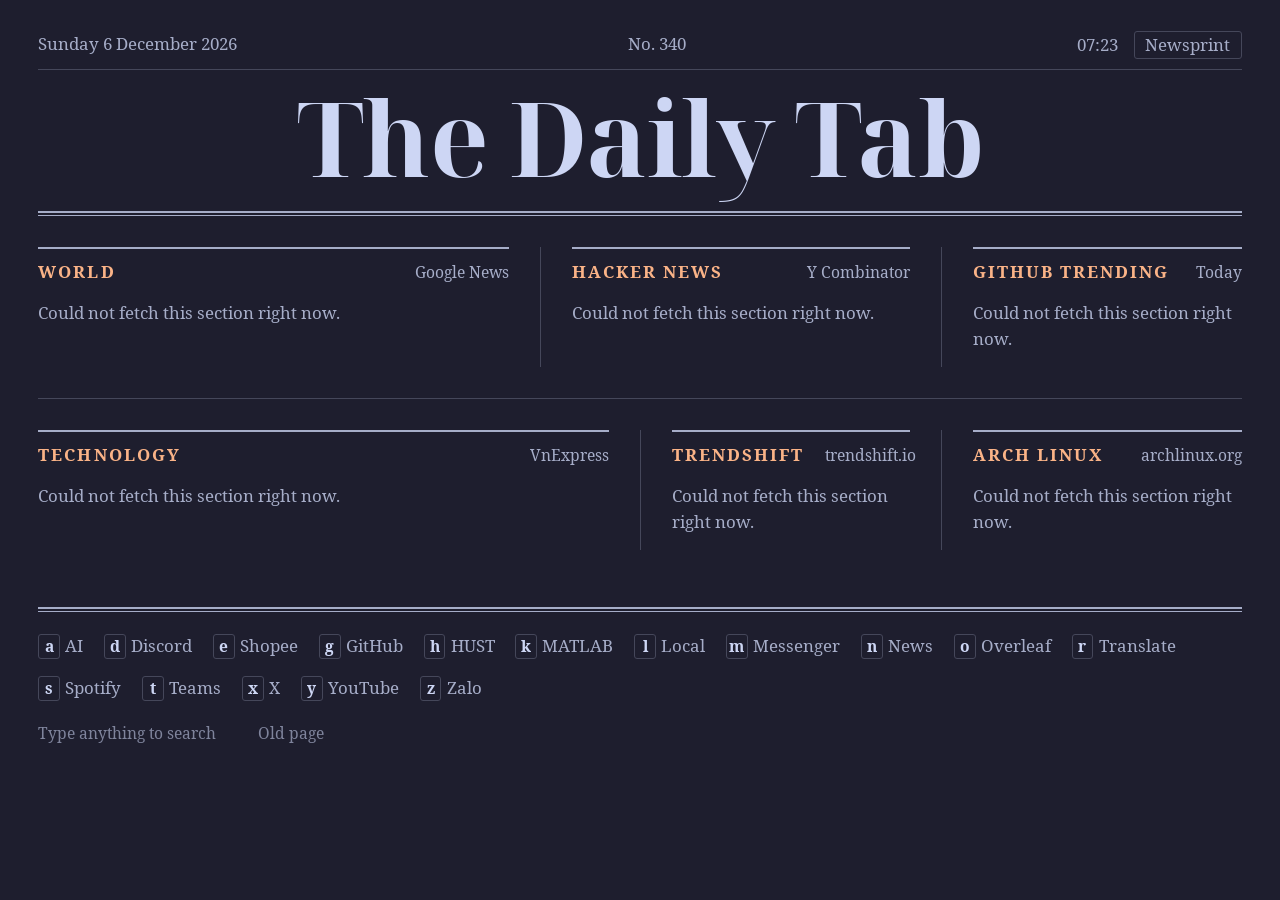
==== commit c305c72a: "newtab newspaper page with news feeds, paper theme toggle Co-Authored-By: Claude Fable 5.2 <noreply@" ====
--- a/dotfiles/newtab/index.html
+++ b/dotfiles/newtab/index.html
@@ -1,108 +1,509 @@
 <!doctype html>
+<html lang="en">
 <meta charset="utf-8" />
-<meta name="color-scheme" content="dark light" />
 <meta name="robots" content="noindex" />
 <meta name="viewport" content="width=device-width, initial-scale=1" />
-<title>Home</title>
-<!-- fetch at parse time: the dial lives in shadow DOM, which would request the font late -->
-<link rel="preload" href="DepartureMono-Regular.woff2" as="font" type="font/woff2" crossorigin />
+<title>The Daily Tab</title>
+<script>
+  // before first paint, so the paper theme never flashes dark
+  try {
+    if (localStorage.getItem('newtab-theme') === 'paper') document.documentElement.dataset.theme = 'paper';
+  } catch {}
+</script>
+<link rel="preload" href="NotoSerifDisplay-Bold.woff2" as="font" type="font/woff2" crossorigin />
+<link rel="preload" href="NotoSerif-Regular.woff2" as="font" type="font/woff2" crossorigin />
 
 <style>
-  /* tilde (github.com/xvvvyz/tilde), Catppuccin Mocha + bundled pixel font:
-     Firefox can't see Nix-profile system fonts */
+  /* Hallmark · genre: editorial · macrostructure: Ecosystem Index · theme: Newsprint, recoloured to the repo's Catppuccin Mocha
+   * tone: soft · anchor hue: peach · enrichment: none (typography only) · nav: N6 masthead · footer: Ft4 dense colophon
+   * pre-emit critique: P4 H4 E4 S5 R4 V4
+   * Old page (tilde dial): index.old.html. News comes from /feeds.json (modules/firefox/newtab-server.py). */
+
+  /* bundled subsets (Latin + Vietnamese): Firefox can't see Nix-profile system fonts */
   @font-face {
-    font-family: 'Departure Mono';
-    src: url('DepartureMono-Regular.woff2') format('woff2');
+    font-family: 'Noto Serif Display';
+    font-weight: 700;
+    src: url('NotoSerifDisplay-Bold.woff2') format('woff2');
     font-display: block; /* local file: brief invisible text beats a fallback-font flash */
   }
+  @font-face {
+    font-family: 'Noto Serif';
+    font-weight: 400;
+    src: url('NotoSerif-Regular.woff2') format('woff2');
+    font-display: block;
+  }
+  @font-face {
+    font-family: 'Noto Serif';
+    font-weight: 700;
+    src: url('NotoSerif-Bold.woff2') format('woff2');
+    font-display: block;
+  }
 
   :root {
-    /* Catppuccin Mocha; mantle matches the Firefox toolbar (userChrome.css) */
-    --color-background: #181825;
-    --color-text-subtle: #7f849c;
-    --color-text: #cdd6f4;
-    --font-family: 'Departure Mono', monospace;
-    /* pixel font: only multiples of 11px land on its grid */
-    --font-size: 22px;
-    --color-accent: #f38ba8;
-    --transition-speed: 200ms;
-    /* names used by the background popup */
-    --bg-mantle: #181825;
-    --rule: #45475a;
-    --muted: #a6adc8;
-    --subtext: #bac2de;
-    --accent: #cba6f7;
-    --space-xs: 0.25rem;
-    --space-sm: 0.5rem;
+    /* Catppuccin Mocha; paper matches the New Tab Override background (modules/firefox/default.nix) */
+    --color-paper: #1e1e2e; /* base */
+    --color-paper-2: #181825; /* mantle */
+    --color-ink: #cdd6f4; /* text */
+    --color-ink-2: #bac2de; /* subtext1 */
+    --color-ink-3: #a6adc8; /* subtext0 */
+    --color-muted: #7f849c; /* overlay1 */
+    --color-rule: #45475a; /* surface1 */
+    --color-rule-soft: #313244; /* surface0 */
+    --color-accent: #fab387; /* peach */
+    --color-scrim: color-mix(in srgb, var(--color-paper-2) 94%, transparent);
+    color-scheme: dark;
+
+    --font-display: 'Noto Serif Display', 'Noto Serif', serif;
+    --font-body: 'Noto Serif', serif;
+
+    --text-xs: 0.75rem;
+    --text-sm: 0.8125rem;
+    --text-base: 0.9375rem;
+    --text-md: 1.0625rem;
+    --text-lg: 1.3125rem;
+    --text-lead: clamp(1.75rem, 1.1rem + 1.7vw, 2.625rem);
+    --text-mast: clamp(2.5rem, 1rem + 6.4vw, 5.5rem);
+
+    --space-2xs: 0.25rem;
+    --space-xs: 0.5rem;
+    --space-sm: 0.75rem;
     --space-md: 1rem;
-  }
-
-  /* popup buttons */
-  .btns {
+    --space-lg: 1.5rem;
+    --space-xl: 2rem;
+    --space-2xl: 3rem;
+    --page-gutter: clamp(1rem, 3vw, 2.5rem);
+
+    --rule-hair: 1px;
+    --rule-thick: 2px;
+    --dur: 150ms;
+    --ease-out: cubic-bezier(0.22, 1, 0.36, 1);
+  }
+
+  /* newsprint: warm paper, brown-black ink, brick accent (the one light exception to Mocha) */
+  :root[data-theme='paper'] {
+    --color-paper: #f1ead9;
+    --color-paper-2: #e7dec9;
+    --color-ink: #2b2622;
+    --color-ink-2: #453e37;
+    --color-ink-3: #655c52;
+    --color-muted: #72685c;
+    --color-rule: #b9ae9a;
+    --color-rule-soft: #d8ceb9;
+    --color-accent: #a3411e;
+    color-scheme: light;
+  }
+
+  *,
+  *::before,
+  *::after {
+    box-sizing: border-box;
+  }
+
+  html,
+  body {
+    overflow-x: clip;
+  }
+
+  html {
+    background: var(--color-paper);
+    color: var(--color-ink);
+    font-family: var(--font-body);
+    font-size: 130%; /* every size is in rem, so this scales the whole paper */
+    line-height: 1.5;
+    font-synthesis: none;
+    -webkit-text-size-adjust: 100%;
+  }
+
+  body {
+    margin: 0 auto;
+    max-width: 90rem;
+    padding: var(--space-lg) var(--page-gutter) var(--space-xl);
+  }
+
+  h1,
+  h2,
+  h3,
+  p,
+  ol,
+  ul {
+    margin: 0;
+    padding: 0;
+  }
+
+  ol,
+  ul {
+    list-style: none;
+  }
+
+  a {
+    color: inherit;
+    text-decoration: none;
+    text-underline-offset: 0.18em;
+    text-decoration-thickness: var(--rule-hair);
+    transition: color var(--dur) var(--ease-out);
+  }
+  a:hover {
+    color: var(--color-accent);
+    text-decoration-line: underline;
+  }
+  a:active {
+    color: var(--color-ink-2);
+  }
+  a:focus-visible {
+    outline: var(--rule-thick) solid var(--color-accent);
+    outline-offset: 2px;
+    transition: none;
+  }
+
+  /* ── masthead ─────────────────────────────────────────── */
+  .mast {
+    text-align: center;
+  }
+  .mast-line {
     display: flex;
+    flex-wrap: wrap;
+    justify-content: space-between;
+    gap: var(--space-2xs) var(--space-md);
+    padding-bottom: var(--space-xs);
+    border-bottom: var(--rule-hair) solid var(--color-rule);
+    color: var(--color-ink-3);
+    font-size: var(--text-sm);
+    font-variant-numeric: tabular-nums;
+  }
+  .mast-line span {
+    white-space: nowrap;
+  }
+  .mast-end {
+    display: inline-flex;
+    align-items: baseline;
     gap: var(--space-sm);
   }
-  .btn {
+  .theme-btn {
+    padding: 0 var(--space-xs);
+    border: var(--rule-hair) solid var(--color-rule);
+    border-radius: 3px;
     background: none;
-    border: 1px solid var(--rule);
-    border-radius: 999px;
-    color: var(--muted);
-    font-family: var(--font-family);
-    font-size: 0.5rem;
-    letter-spacing: 0.08em;
+    color: inherit;
+    font: inherit;
+    white-space: nowrap;
+    cursor: pointer;
+    transition: color var(--dur) var(--ease-out), border-color var(--dur) var(--ease-out);
+  }
+  .theme-btn:hover {
+    border-color: var(--color-accent);
+    color: var(--color-accent);
+  }
+  .theme-btn:active {
+    color: var(--color-ink);
+  }
+  .theme-btn:focus-visible {
+    outline: var(--rule-thick) solid var(--color-accent);
+    outline-offset: 2px;
+    transition: none;
+  }
+  .mast-name {
+    padding: var(--space-sm) 0 0.22em; /* em: clears the descenders at every size */
+    font-family: var(--font-display);
+    font-size: var(--text-mast);
+    font-style: normal;
+    font-weight: 700;
+    letter-spacing: -0.015em;
+    line-height: 1;
+    overflow-wrap: anywhere;
+    min-width: 0;
+  }
+  .rule-double {
+    height: 5px;
+    margin: 0;
+    border: 0;
+    border-top: var(--rule-thick) solid var(--color-ink-3);
+    border-bottom: var(--rule-hair) solid var(--color-ink-3);
+  }
+
+  /* ── pages: column rules between sections ─────────────── */
+  .front,
+  .back {
+    display: grid;
+    margin-top: var(--space-lg);
+  }
+  .front {
+    grid-template-columns: minmax(0, 5fr) minmax(0, 4fr) minmax(0, 3fr);
+  }
+  .back {
+    grid-template-columns: minmax(0, 6fr) minmax(0, 3fr) minmax(0, 3fr);
+    padding-top: var(--space-lg);
+    border-top: var(--rule-hair) solid var(--color-rule);
+  }
+  .front > section,
+  .back > section {
+    min-width: 0;
+    padding: 0 var(--space-lg);
+    border-left: var(--rule-hair) solid var(--color-rule);
+  }
+  .front > section:first-child,
+  .back > section:first-child {
+    padding-left: 0;
+    border-left: 0;
+  }
+  .front > section:last-child,
+  .back > section:last-child {
+    padding-right: 0;
+  }
+
+  .sec-head {
+    display: flex;
+    align-items: baseline;
+    justify-content: space-between;
+    gap: var(--space-md);
+    padding-top: var(--space-xs);
+    border-top: var(--rule-thick) solid var(--color-ink-3);
+  }
+  .sec-head h2 {
+    color: var(--color-accent);
+    font-size: var(--text-sm);
+    font-style: normal;
+    font-weight: 700;
+    letter-spacing: 0.12em;
     text-transform: uppercase;
-    padding: 0.3em 0.9em;
-    cursor: pointer;
-    transition: color var(--transition-speed), border-color var(--transition-speed);
-  }
-  .btn:hover,
-  .btn:focus-visible {
-    color: var(--accent);
-    border-color: var(--accent);
-  }
-
-  /* custom background layer, tuned from the settings popup */
-  .bg {
-    position: fixed;
-    inset: 0;
-    z-index: -1;
-    background: center / cover no-repeat;
-    transform: scale(1.06); /* hide blurred edges */
-    pointer-events: none;
-  }
-
-  .bg-menu {
-    position: fixed;
-    top: var(--space-md);
-    right: var(--space-md);
-    z-index: 1;
-  }
-  #bg-open { display: grid; place-items: center; padding: 0.45em; }
-  .bg-panel {
-    position: absolute;
-    top: calc(100% + var(--space-sm));
-    right: 0;
-    width: 16rem;
-    padding: var(--space-md);
+    white-space: nowrap;
+  }
+  .sec-head a {
+    color: var(--color-ink-3);
+    font-size: var(--text-xs);
+    white-space: nowrap;
+  }
+  .sec-head a:hover {
+    color: var(--color-accent);
+  }
+
+  /* ── stories ──────────────────────────────────────────── */
+  .stories li {
+    padding: var(--space-sm) 0;
+    border-top: var(--rule-hair) solid var(--color-rule-soft);
+    break-inside: avoid;
+  }
+  .stories li:first-child {
+    border-top: 0;
+  }
+  .stories h3 {
+    font-size: var(--text-base);
+    font-style: normal;
+    font-weight: 700;
+    line-height: 1.35;
+    overflow-wrap: anywhere;
+    text-wrap: pretty;
+  }
+  .stories h3 a:visited {
+    color: var(--color-ink-3); /* already read */
+  }
+  .stories h3 a:visited:hover {
+    color: var(--color-accent);
+  }
+  .deck {
+    display: -webkit-box;
+    -webkit-box-orient: vertical;
+    -webkit-line-clamp: 3;
+    overflow: hidden;
+    margin-top: var(--space-2xs);
+    color: var(--color-ink-2);
+    font-size: var(--text-sm);
+    line-height: 1.55;
+  }
+  .meta {
+    margin-top: var(--space-2xs);
+    color: var(--color-ink-3);
+    font-size: var(--text-xs);
+    font-variant-numeric: tabular-nums;
+  }
+  .meta:empty {
+    display: none;
+  }
+  .note {
+    padding: var(--space-sm) 0;
+    color: var(--color-ink-3);
+    font-size: var(--text-sm);
+  }
+  .note:empty {
+    display: none;
+  }
+
+  /* lead story: the first world item carries the page */
+  .lead li:first-child {
+    padding-bottom: var(--space-md);
+  }
+  .lead li:first-child h3 {
+    font-family: var(--font-display);
+    font-size: var(--text-lead);
+    letter-spacing: -0.01em;
+    line-height: 1.12;
+  }
+  .lead li:first-child .deck {
+    display: block;
+    margin-top: var(--space-xs);
+    font-size: var(--text-md);
+  }
+  .lead li:nth-child(2) h3,
+  .lead li:nth-child(3) h3 {
+    font-size: var(--text-lg);
+    line-height: 1.25;
+  }
+
+  /* Hacker News: rank numerals in the margin */
+  .ranked {
+    counter-reset: rank;
+  }
+  .ranked li {
     display: grid;
-    gap: var(--space-md);
-    background: var(--bg-mantle);
-    border: 1px solid var(--rule);
-    border-radius: 12px;
-    box-shadow: 0 12px 32px rgba(0, 0, 0, 0.4);
-  }
-  .bg-panel[hidden] { display: none; }
-  .bg-panel label {
-    display: grid;
-    gap: var(--space-xs);
-    font-size: 0.5rem;
-    letter-spacing: 0.16em;
-    text-transform: uppercase;
-    color: var(--muted);
-  }
-  .bg-panel label div { display: flex; justify-content: space-between; }
-  .bg-panel label span { color: var(--subtext); text-transform: none; }
-  .bg-panel input[type="range"] { width: 100%; accent-color: var(--accent); }
+    grid-template-columns: 2.25rem minmax(0, 1fr);
+    counter-increment: rank;
+  }
+  .ranked li::before {
+    content: counter(rank);
+    grid-row: span 2;
+    color: var(--color-muted);
+    font-family: var(--font-display);
+    font-size: var(--text-lg);
+    font-weight: 700;
+    line-height: 1.2;
+    font-variant-numeric: tabular-nums;
+  }
+  .ranked li > * {
+    grid-column: 2;
+  }
+
+  .owner {
+    color: var(--color-ink-3);
+    font-weight: 400;
+  }
+
+  .wide .stories {
+    columns: 2;
+    column-gap: calc(var(--space-lg) * 2);
+    column-rule: var(--rule-hair) solid var(--color-rule);
+  }
+  /* the hairline above a column's first story can't be told apart in multicol, so rules sit below instead */
+  .wide .stories li {
+    border-top: 0;
+    border-bottom: var(--rule-hair) solid var(--color-rule-soft);
+  }
+
+  /* ── colophon ─────────────────────────────────────────── */
+  .colophon {
+    margin-top: var(--space-xl);
+    padding-top: var(--space-sm);
+    color: var(--color-ink-3);
+    font-size: var(--text-sm);
+  }
+  .colophon .rule-double {
+    margin-bottom: var(--space-sm);
+  }
+  .index {
+    display: flex;
+    flex-wrap: wrap;
+    gap: var(--space-2xs) var(--space-md);
+  }
+  .index a {
+    display: inline-block;
+    padding: var(--space-2xs) 0;
+    white-space: nowrap;
+  }
+  .index kbd {
+    display: inline-block;
+    min-width: 1.4em;
+    margin-right: var(--space-2xs);
+    border: var(--rule-hair) solid var(--color-rule);
+    border-radius: 3px;
+    color: var(--color-ink);
+    font-family: var(--font-body);
+    font-size: var(--text-xs);
+    font-weight: 700;
+    line-height: 1.5;
+    text-align: center;
+  }
+  .index a:hover kbd {
+    border-color: var(--color-accent);
+    color: var(--color-accent);
+  }
+  .fine {
+    display: flex;
+    flex-wrap: wrap;
+    gap: var(--space-2xs) var(--space-md);
+    margin-top: var(--space-sm);
+    color: var(--color-muted);
+    font-size: var(--text-xs);
+    font-variant-numeric: tabular-nums;
+  }
+  .fine > * {
+    white-space: nowrap;
+  }
+
+  /* ── narrower i3 tiles ────────────────────────────────── */
+  @media (max-width: 68rem) {
+    .front {
+      grid-template-columns: minmax(0, 4fr) minmax(0, 3fr);
+      row-gap: var(--space-lg);
+    }
+    .front > .lead {
+      grid-column: 1 / -1;
+      padding-right: 0;
+    }
+    .front > section:nth-child(2) {
+      padding-left: 0;
+      border-left: 0;
+    }
+    .back {
+      grid-template-columns: minmax(0, 1fr) minmax(0, 1fr);
+      row-gap: var(--space-lg);
+    }
+    .back > .wide {
+      grid-column: 1 / -1;
+      padding-right: 0;
+    }
+    .back > section:nth-child(2) {
+      padding-left: 0;
+      border-left: 0;
+    }
+    .lead .stories {
+      display: grid;
+      grid-template-columns: minmax(0, 1fr) minmax(0, 1fr);
+      column-gap: var(--space-xl);
+    }
+    .lead li:first-child {
+      grid-column: 1 / -1;
+    }
+  }
+
+  @media (max-width: 44rem) {
+    .front,
+    .back {
+      grid-template-columns: minmax(0, 1fr);
+      row-gap: var(--space-lg);
+    }
+    .back {
+      padding-top: 0;
+      border-top: 0;
+    }
+    .front > section,
+    .back > section {
+      padding: 0;
+      border-left: 0;
+    }
+    .lead .stories {
+      display: block;
+    }
+    .wide .stories {
+      columns: 1;
+    }
+    .mast-line {
+      justify-content: center;
+    }
+  }
+
+  @media (prefers-reduced-motion: reduce) {
+    * {
+      transition-duration: 0.01ms !important;
+    }
+  }
 </style>
 
 <script type="module">
@@ -115,7 +516,7 @@
     suggestionLimit: 4,
   };
 
-  // named entries appear on the dial, in insertion order. suggestions are curated.
+  // named entries appear in the colophon index, in insertion order. suggestions are curated.
   /** @type {Map<string, Command>} */
   // prettier-ignore
   const COMMANDS = new Map([
@@ -196,8 +597,6 @@
   }
 
   const TEMPLATES = {
-    command: getTemplate('command-template'),
-    commands: getTemplate('commands-template'),
     match: getTemplate('match-template'),
     search: getTemplate('search-template'),
     suggestion: getTemplate('suggestion-template'),
@@ -369,110 +768,6 @@
     });
   }
 
-  class CommandRing extends HTMLElement {
-    #clockInterval = null;
-
-    constructor() {
-      super();
-      this.attachShadow({ mode: 'open' });
-      const componentFragment = TEMPLATES.commands.content.cloneNode(true);
-      const commands = componentFragment.querySelector('.commands');
-
-      const entries = [...COMMANDS.entries()].filter(
-        ([, { name, url }]) => name && url
-      );
-
-      const total = entries.length;
-
-      commands.style.setProperty(
-        '--item-size',
-        Math.sin(Math.PI / total) / 0.8
-      );
-
-      for (const [index, [key, { name, url }]] of entries.entries()) {
-        const commandFragment = TEMPLATES.command.content.cloneNode(true);
-        const item = commandFragment.querySelector('li');
-        const angle = (index / total) * 2 * Math.PI - Math.PI / 2;
-        item.style.setProperty('--x', 0.5 + 0.5 * Math.cos(angle));
-        item.style.setProperty('--y', 0.5 + 0.5 * Math.sin(angle));
-
-        const commandLink = commandFragment.querySelector('.command');
-        commandLink.href = url;
-        commandLink.setAttribute('aria-label', name);
-        if (CONFIG.openLinksInNewTab) commandLink.target = '_blank';
-        commandFragment.querySelector('.key').textContent = key;
-        commandFragment.querySelector('.name').textContent = name;
-        commands.append(commandFragment);
-      }
-
-      this.shadowRoot.append(componentFragment);
-      const items = commands.querySelectorAll('li');
-
-      for (const [index] of entries.entries()) {
-        const item = items[index];
-
-        item.addEventListener('mouseenter', () => {
-          for (const [otherIndex] of entries.entries()) {
-            const distance = Math.min(
-              Math.abs(otherIndex - index),
-              total - Math.abs(otherIndex - index)
-            );
-
-            if (distance === 0) {
-              items[otherIndex].style.transform =
-                'translate(-50%, -50%) scale(1)';
-            } else if (distance === 1) {
-              items[otherIndex].style.opacity = '0.25';
-            } else if (distance === 2) {
-              items[otherIndex].style.opacity = '0.5';
-            } else if (distance === 3) {
-              items[otherIndex].style.opacity = '0.75';
-            }
-          }
-        });
-
-        item.addEventListener('mouseleave', () => {
-          for (const otherItem of items) {
-            otherItem.style.opacity = '';
-            otherItem.style.transform = '';
-          }
-        });
-      }
-    }
-
-    connectedCallback() {
-      this.#startClock();
-    }
-
-    disconnectedCallback() {
-      if (this.#clockInterval === null) return;
-
-      clearInterval(this.#clockInterval);
-      this.#clockInterval = null;
-    }
-
-    #startClock() {
-      if (this.#clockInterval !== null) return;
-
-      const hour = this.shadowRoot.querySelector('.hand--hour');
-      const minute = this.shadowRoot.querySelector('.hand--minute');
-      const second = this.shadowRoot.querySelector('.hand--second');
-
-      const tick = () => {
-        const now = new Date();
-        const hours = now.getHours() % 12;
-        const minutes = now.getMinutes();
-        const seconds = now.getSeconds();
-        second.style.transform = `rotate(${seconds * 6}deg)`;
-        minute.style.transform = `rotate(${(minutes + seconds / 60) * 6}deg)`;
-        hour.style.transform = `rotate(${(hours + minutes / 60) * 30}deg)`;
-      };
-
-      tick();
-      this.#clockInterval = setInterval(tick, 1000);
-    }
-  }
-
   class SearchOverlay extends HTMLElement {
     #dialog;
     #form;
@@ -641,7 +936,15 @@
     };
 
     #onKeydown = (event) => {
-      if (event.target.closest?.('.bg-menu')) return;
+      // leave scrolling, link tabbing and browser shortcuts to the page
+      if (
+        !this.#dialog.classList.contains('visible') &&
+        (event.ctrlKey ||
+          event.altKey ||
+          event.metaKey ||
+          /^(Tab|Enter| |Arrow.+|Page.+|Home|End)$/.test(event.key))
+      )
+        return;
 
       if (!this.#dialog.classList.contains('visible')) {
         if (event.key === 'Escape') {
@@ -744,164 +1047,185 @@
     }
   }
 
-  // render the dial only once the pixel font is ready (no fallback-font flash)
-  await document.fonts.load("1rem 'Departure Mono'").catch(() => {});
-  customElements.define('commands-component', CommandRing);
+  // ── the paper ────────────────────────────────────────────
+  const $ = (selector) => document.querySelector(selector);
+
+  // new tabs open constantly: paint the last edition from localStorage first, then refresh
+  const store = {
+    get(key) {
+      try {
+        return JSON.parse(localStorage.getItem(key));
+      } catch {
+        return null;
+      }
+    },
+    set(key, value) {
+      try {
+        localStorage.setItem(key, JSON.stringify(value));
+      } catch {}
+    },
+  };
+
+  function el(tag, props = {}, ...children) {
+    const node = Object.assign(document.createElement(tag), props);
+    node.append(...children.flat().filter(Boolean));
+    return node;
+  }
+
+  // trust boundary: a feed URL becomes an href only when it is http(s)
+  function link(url, ...children) {
+    return /^https?:\/\//.test(url || '')
+      ? el('a', { href: url, rel: 'noopener noreferrer' }, ...children)
+      : el('span', {}, ...children);
+  }
+
+  function ago(seconds) {
+    const minutes = Math.max(1, Math.round(Date.now() / 60000 - seconds / 60));
+    if (minutes < 60) return `${minutes} min ago`;
+    if (minutes < 1440) return `${Math.round(minutes / 60)} h ago`;
+    return `${Math.round(minutes / 1440)} d ago`;
+  }
+
+  const comments = (item) =>
+    item.comments != null && link(item.discuss, `${item.comments} comments`);
+
+  const META = {
+    vnexpress: (item) => [item.ts && ago(item.ts)],
+    hn: (item) => [item.points != null && `${item.points} points`, comments(item)],
+    github: (item) => [
+      item.lang,
+      item.stars && `${item.stars} stars`,
+      item.today && `+${item.today} today`,
+    ],
+    world: (item) => [item.source, item.ts && ago(item.ts)],
+    trendshift: (item) => [item.stars && `${item.stars} stars`],
+    arch: (item) => [
+      item.ts &&
+        new Date(item.ts * 1000).toLocaleDateString('en-GB', {
+          day: 'numeric',
+          month: 'long',
+          year: 'numeric',
+        }),
+    ],
+  };
+
+  function headline(name, item) {
+    if (!['github', 'trendshift'].includes(name) || !item.title.includes('/')) return item.title;
+    const [owner, repo] = item.title.split('/');
+    return [el('span', { className: 'owner' }, `${owner}/`), repo];
+  }
+
+  function renderFeed(name, feed) {
+    const section = $(`[data-feed="${name}"]`);
+    const items = feed?.items ?? [];
+
+    if (items.length) {
+      section.querySelector('.stories').replaceChildren(
+        ...items.map((item) => {
+          const meta = el('p', { className: 'meta' });
+          for (const part of META[name](item).filter(Boolean)) {
+            meta.append(meta.hasChildNodes() ? ' · ' : '', part);
+          }
+          return el(
+            'li',
+            {},
+            el('h3', {}, link(item.url, headline(name, item))),
+            item.desc && el('p', { className: 'deck' }, item.desc),
+            meta
+          );
+        })
+      );
+    }
+
+    section.querySelector('.note').textContent = items.length
+      ? ''
+      : feed?.error
+        ? 'Could not fetch this section right now.'
+        : 'Fetching…';
+  }
+
+  function renderEdition(edition) {
+    for (const [name, feed] of Object.entries(edition.feeds)) {
+      if ($(`[data-feed="${name}"]`)) renderFeed(name, feed);
+    }
+    $('#updated').textContent = `Updated ${new Date(edition.at * 1000).toLocaleTimeString('en-GB', { hour: '2-digit', minute: '2-digit' })}`;
+  }
+
+  async function loadEdition() {
+    const cached = store.get('newtab-feeds');
+    if (cached?.feeds) renderEdition(cached);
+    try {
+      const response = await fetch('feeds.json');
+      if (!response.ok) throw new Error(response.status);
+      const edition = await response.json();
+      store.set('newtab-feeds', edition);
+      renderEdition(edition);
+    } catch {
+      if (!cached?.feeds) {
+        for (const name of ['vnexpress', 'hn', 'github', 'world', 'trendshift', 'arch']) {
+          renderFeed(name, { error: true });
+        }
+      }
+    }
+  }
+
+  function setDateline() {
+    const now = new Date();
+    const dayOfYear = Math.round(
+      (Date.UTC(now.getFullYear(), now.getMonth(), now.getDate()) -
+        Date.UTC(now.getFullYear(), 0, 0)) /
+        86400000
+    );
+    $('#date').textContent = now.toLocaleDateString('en-GB', {
+      weekday: 'long',
+      day: 'numeric',
+      month: 'long',
+      year: 'numeric',
+    });
+    $('#issue').textContent = `No. ${dayOfYear}`;
+    $('#clock').textContent = now.toLocaleTimeString('en-GB', {
+      hour: '2-digit',
+      minute: '2-digit',
+    });
+  }
+
+  // colophon index: the launcher's named commands, so the keys stay discoverable
+  $('#index').append(
+    ...[...COMMANDS]
+      .filter(([, { name, url }]) => name && url)
+      .map(([key, { name, url }]) =>
+        el('li', {}, el('a', { href: url, rel: 'noopener noreferrer' }, el('kbd', {}, key), name))
+      )
+  );
+
+  setDateline();
+  setInterval(setDateline, 10000);
+  loadEdition();
+
+  const themeButton = $('#theme');
+  function setTheme(paper) {
+    document.documentElement.toggleAttribute('data-theme', paper);
+    if (paper) document.documentElement.dataset.theme = 'paper';
+    themeButton.textContent = paper ? 'Night ink' : 'Newsprint'; // names the theme it switches to
+    themeButton.setAttribute('aria-pressed', String(paper));
+  }
+  setTheme(document.documentElement.dataset.theme === 'paper');
+  themeButton.addEventListener('click', () => {
+    const paper = document.documentElement.dataset.theme !== 'paper';
+    setTheme(paper);
+    try {
+      localStorage.setItem('newtab-theme', paper ? 'paper' : 'mocha');
+    } catch {}
+  });
   customElements.define('search-component', SearchOverlay);
 </script>
-
-<template id="commands-template">
-  <style>
-    nav {
-      --dial-size: min(55vh, 55vw);
-      align-items: center;
-      box-sizing: border-box;
-      display: flex;
-      justify-content: center;
-      min-height: 100dvh;
-      position: relative;
-      width: 100%;
-    }
-
-    .commands {
-      aspect-ratio: 1;
-      height: var(--dial-size);
-      list-style: none;
-      margin: 0;
-      padding: 0;
-      position: relative;
-    }
-
-    .commands li {
-      border-radius: 50%;
-      height: calc(var(--item-size) * 100%);
-      left: calc(var(--x) * 100%);
-      position: absolute;
-      top: calc(var(--y) * 100%);
-      transform: translate(-50%, -50%) scale(0.8);
-      transition:
-        opacity var(--transition-speed),
-        transform var(--transition-speed);
-      width: calc(var(--item-size) * 100%);
-    }
-
-    .command {
-      align-items: center;
-      border-radius: 50%;
-      color: var(--color-text);
-      display: flex;
-      height: 100%;
-      justify-content: center;
-      outline: 0;
-      position: relative;
-      text-align: center;
-      text-decoration: none;
-      width: 100%;
-    }
-
-    .key {
-      color: var(--color-text-subtle);
-      position: absolute;
-      transition:
-        opacity var(--transition-speed),
-        transform var(--transition-speed);
-    }
-
-    .command:where(:focus, :hover) .key {
-      opacity: 0;
-      pointer-events: none;
-      transform: translateY(1.5em) scale(0.9);
-    }
-
-    .name {
-      opacity: 0;
-      pointer-events: none;
-      transform: translateY(-1.5em) scale(0.9);
-      transition:
-        opacity var(--transition-speed),
-        transform var(--transition-speed);
-    }
-
-    .command:where(:focus, :hover) .name {
-      opacity: 1;
-      transform: translateY(0);
-    }
-
-    .clock {
-      aspect-ratio: 1;
-      height: calc(var(--dial-size) * 0.85);
-      left: 50%;
-      pointer-events: none;
-      position: absolute;
-      top: 50%;
-      transform: translate(-50%, -50%);
-    }
-
-    .hand {
-      background: var(--color-text);
-      border-radius: 2px;
-      bottom: 50%;
-      left: 50%;
-      position: absolute;
-      transform-origin: bottom center;
-    }
-
-    .hand--hour {
-      height: 30%;
-      width: 3px;
-      margin-left: -1.5px;
-    }
-
-    .hand--minute {
-      height: 40%;
-      width: 2px;
-      margin-left: -1px;
-    }
-
-    .hand--second {
-      background: var(--color-accent);
-      height: 45%;
-      width: 1px;
-      margin-left: -0.5px;
-    }
-
-    .dot {
-      background: var(--color-text);
-      border-radius: 50%;
-      height: 6px;
-      left: 50%;
-      position: absolute;
-      top: 50%;
-      transform: translate(-50%, -50%);
-      width: 6px;
-    }
-  </style>
-  <nav>
-    <menu class="commands"></menu>
-    <div class="clock">
-      <div class="hand hand--hour"></div>
-      <div class="hand hand--minute"></div>
-      <div class="hand hand--second"></div>
-      <div class="dot"></div>
-    </div>
-  </nav>
-</template>
-
-<template id="command-template">
-  <li>
-    <a class="command" rel="noopener noreferrer" aria-label="">
-      <span class="key" aria-hidden="true"></span>
-      <span class="name"></span>
-    </a>
-  </li>
-</template>
 
 <template id="search-template">
   <style>
     input,
     button {
       -moz-appearance: none;
-      font-family: var(--font-family);
+      font-family: var(--font-display);
       -webkit-appearance: none;
       background: transparent;
       border: 0;
@@ -911,7 +1235,7 @@
 
     .dialog {
       align-items: center;
-      background: rgba(24, 24, 37, 0.92);
+      background: var(--color-scrim);
       border: none;
       display: none;
       flex-direction: column;
@@ -920,12 +1244,14 @@
       left: 0;
       opacity: 0;
       padding: 0;
+      position: fixed; /* stay in view when the paper is scrolled */
       top: 0;
       transform: translateY(10px);
       transition:
-        opacity var(--transition-speed),
-        transform var(--transition-speed);
+        opacity var(--dur) var(--ease-out),
+        transform var(--dur) var(--ease-out);
       width: 100%;
+      z-index: 10;
     }
 
     .dialog[open] {
@@ -952,7 +1278,7 @@
     }
 
     .input {
-      color: var(--color-text);
+      color: var(--color-ink);
       font-size: 2rem;
       padding: 0;
       text-align: center;
@@ -972,26 +1298,26 @@
     }
 
     .suggestion {
-      color: var(--color-text);
+      color: var(--color-ink);
       cursor: pointer;
       font-size: 1rem;
       padding: 1rem;
       position: relative;
-      transition: color var(--transition-speed);
+      transition: color var(--dur) var(--ease-out);
       white-space: nowrap;
       z-index: 1;
     }
 
     .suggestion:where(:focus, :hover) {
-      color: var(--color-background);
+      color: var(--color-paper);
     }
 
     .suggestions:hover .suggestion:focus:not(:hover) {
-      color: var(--color-text);
+      color: var(--color-ink);
     }
 
     .suggestion::before {
-      background-color: var(--color-text);
+      background-color: var(--color-ink);
       border-radius: 1em;
       content: ' ';
       inset: 0.8em 0.4em;
@@ -999,8 +1325,8 @@
       position: absolute;
       transform: translateY(0.3em) scale(0.9);
       transition:
-        opacity var(--transition-speed),
-        transform var(--transition-speed);
+        opacity var(--dur) var(--ease-out),
+        transform var(--dur) var(--ease-out);
       z-index: -1;
     }
 
@@ -1015,16 +1341,16 @@
     }
 
     .match {
-      color: var(--color-text-subtle);
-      transition: color var(--transition-speed);
+      color: var(--color-muted);
+      transition: color var(--dur) var(--ease-out);
     }
 
     .suggestion:where(:focus, :hover) .match {
-      color: var(--color-background);
+      color: var(--color-paper);
     }
 
     .suggestions:hover .suggestion:focus:not(:hover) .match {
-      color: var(--color-text-subtle);
+      color: var(--color-muted);
     }
 
     @media (min-width: 700px) {
@@ -1052,114 +1378,88 @@
   <span class="match"></span>
 </template>
 
-<style>
-  html {
-    background-color: var(--color-background);
-    font-family: var(--font-family);
-    font-size: var(--font-size);
-    line-height: 1.4;
-    user-select: none;
-    font-synthesis: none; /* no fake bold on the pixel font */
-  }
-
-  body {
-    margin: 0;
-  }
-</style>
-
-<div class="bg" id="bg" aria-hidden="true"></div>
-
-<div class="bg-menu">
-  <button class="btn" id="bg-open" type="button" aria-expanded="false" aria-controls="bg-panel" aria-label="Background" title="Background"><svg width="18" height="18" viewBox="0 0 24 24" fill="none" stroke="currentColor" stroke-width="1.6" stroke-linecap="round" stroke-linejoin="round" aria-hidden="true"><rect x="3" y="3" width="18" height="18" rx="2"/><circle cx="9" cy="9" r="2"/><path d="m21 15-3.1-3.1a2 2 0 0 0-2.8 0L6 21"/></svg></button>
-  <div class="bg-panel" id="bg-panel" hidden>
-    <div class="btns">
-      <button class="btn" id="bg-pick" type="button">Choose image</button>
-      <button class="btn" id="bg-reset" type="button">Default</button>
-    </div>
-    <label><div>Blur <span id="bg-blur-val"></span></div>
-      <input type="range" id="bg-blur" min="0" max="30" step="1" /></label>
-    <label><div>Opacity <span id="bg-opacity-val"></span></div>
-      <input type="range" id="bg-opacity" min="0" max="100" step="1" /></label>
-    <label><div>Brightness <span id="bg-bright-val"></span></div>
-      <input type="range" id="bg-bright" min="10" max="100" step="1" /></label>
-    <input type="file" id="bg-file" accept="image/*" hidden />
+<header class="mast">
+  <p class="mast-line">
+    <span id="date"></span>
+    <span id="issue"></span>
+    <span class="mast-end">
+      <span id="clock"></span>
+      <button class="theme-btn" id="theme" type="button" aria-pressed="false">Newsprint</button>
+    </span>
+  </p>
+  <h1 class="mast-name">The Daily Tab</h1>
+  <hr class="rule-double" aria-hidden="true" />
+</header>
+
+<main>
+  <div class="front">
+    <section class="lead" data-feed="world" aria-labelledby="h-world">
+      <header class="sec-head">
+        <h2 id="h-world">World</h2>
+        <a href="https://news.google.com/topics/CAAqJggKIiBDQkFTRWdvSUwyMHZNRGx1YlY4U0FtVnVHZ0pWVXlnQVAB">Google News</a>
+      </header>
+      <ol class="stories"></ol>
+      <p class="note">Fetching…</p>
+    </section>
+
+    <section data-feed="hn" aria-labelledby="h-hn">
+      <header class="sec-head">
+        <h2 id="h-hn">Hacker News</h2>
+        <a href="https://news.ycombinator.com/">Y Combinator</a>
+      </header>
+      <ol class="stories ranked"></ol>
+      <p class="note">Fetching…</p>
+    </section>
+
+    <section data-feed="github" aria-labelledby="h-github">
+      <header class="sec-head">
+        <h2 id="h-github">GitHub Trending</h2>
+        <a href="https://github.com/trending">Today</a>
+      </header>
+      <ol class="stories"></ol>
+      <p class="note">Fetching…</p>
+    </section>
   </div>
-</div>
-<commands-component></commands-component>
+
+  <div class="back">
+    <section class="wide" data-feed="vnexpress" aria-labelledby="h-vnexpress">
+      <header class="sec-head">
+        <h2 id="h-vnexpress">Technology</h2>
+        <a href="https://vnexpress.net/khoa-hoc-cong-nghe">VnExpress</a>
+      </header>
+      <ol class="stories"></ol>
+      <p class="note">Fetching…</p>
+    </section>
+
+    <section data-feed="trendshift" aria-labelledby="h-trendshift">
+      <header class="sec-head">
+        <h2 id="h-trendshift">Trendshift</h2>
+        <a href="https://trendshift.io/">trendshift.io</a>
+      </header>
+      <ol class="stories ranked"></ol>
+      <p class="note">Fetching…</p>
+    </section>
+
+    <section data-feed="arch" aria-labelledby="h-arch">
+      <header class="sec-head">
+        <h2 id="h-arch">Arch Linux</h2>
+        <a href="https://archlinux.org/news/">archlinux.org</a>
+      </header>
+      <ol class="stories"></ol>
+      <p class="note">Fetching…</p>
+    </section>
+  </div>
+</main>
+
+<footer class="colophon">
+  <hr class="rule-double" aria-hidden="true" />
+  <ul class="index" id="index" aria-label="Shortcuts"></ul>
+  <p class="fine">
+    <span>Type anything to search</span>
+    <span id="updated"></span>
+    <a href="index.old.html">Old page</a>
+  </p>
+</footer>
+
 <search-component></search-component>
-
-<script>
-  // custom background: image Blob in Cache API (no localStorage size limit), sliders in localStorage
-  const bgEl = document.getElementById("bg");
-  const bgOpen = document.getElementById("bg-open");
-  const bgPanel = document.getElementById("bg-panel");
-  const bgPick = document.getElementById("bg-pick");
-  const bgReset = document.getElementById("bg-reset");
-  const bgFile = document.getElementById("bg-file");
-  const BG_KEY = "/__bg";
-  const BG_DEFAULTS = { blur: 0, opacity: 100, bright: 60 };
-  const BG_UNITS = { blur: "px", opacity: "%", bright: "%" };
-  let bgUrl = "";
-  let bgOpts = { ...BG_DEFAULTS };
-  try { Object.assign(bgOpts, JSON.parse(localStorage.getItem("newtab-bg") || "{}")); } catch (e) {}
-
-  function renderBgOpts() {
-    bgEl.style.filter = `blur(${bgOpts.blur}px) brightness(${bgOpts.bright}%)`;
-    bgEl.style.opacity = bgOpts.opacity / 100;
-    for (const k in BG_DEFAULTS) {
-      document.getElementById(`bg-${k}`).value = bgOpts[k];
-      document.getElementById(`bg-${k}-val`).textContent = bgOpts[k] + BG_UNITS[k];
-    }
-  }
-
-  function applyBg(blob) {
-    if (bgUrl) URL.revokeObjectURL(bgUrl);
-    bgUrl = blob ? URL.createObjectURL(blob) : "";
-    bgEl.style.backgroundImage = bgUrl ? `url("${bgUrl}")` : "none";
-  }
-
-  async function loadBg() {
-    try {
-      const res = await (await caches.open("newtab")).match(BG_KEY);
-      if (res) applyBg(await res.blob());
-    } catch (e) { /* storage unavailable: keep gradient */ }
-  }
-
-  for (const k in BG_DEFAULTS) {
-    document.getElementById(`bg-${k}`).addEventListener("input", (e) => {
-      bgOpts[k] = Number(e.target.value);
-      renderBgOpts();
-      try { localStorage.setItem("newtab-bg", JSON.stringify(bgOpts)); } catch (e) {}
-    });
-  }
-
-  function toggleBgPanel(open) {
-    bgPanel.hidden = !open;
-    bgOpen.setAttribute("aria-expanded", open);
-  }
-  bgOpen.addEventListener("click", () => toggleBgPanel(bgPanel.hidden));
-  document.addEventListener("click", (e) => {
-    if (!e.target.closest(".bg-menu")) toggleBgPanel(false);
-  });
-  document.addEventListener("keydown", (e) => {
-    if (e.key === "Escape") toggleBgPanel(false);
-  });
-
-  bgPick.addEventListener("click", () => bgFile.click());
-  bgFile.addEventListener("change", async () => {
-    const file = bgFile.files[0];
-    bgFile.value = "";
-    if (!file) return;
-    applyBg(file);
-    try { await (await caches.open("newtab")).put(BG_KEY, new Response(file)); } catch (e) {}
-  });
-  bgReset.addEventListener("click", async () => {
-    applyBg(null);
-    bgOpts = { ...BG_DEFAULTS };
-    renderBgOpts();
-    try { localStorage.removeItem("newtab-bg"); } catch (e) {}
-    try { await (await caches.open("newtab")).delete(BG_KEY); } catch (e) {}
-  });
-  renderBgOpts();
-  loadBg();
-</script>
+</html>
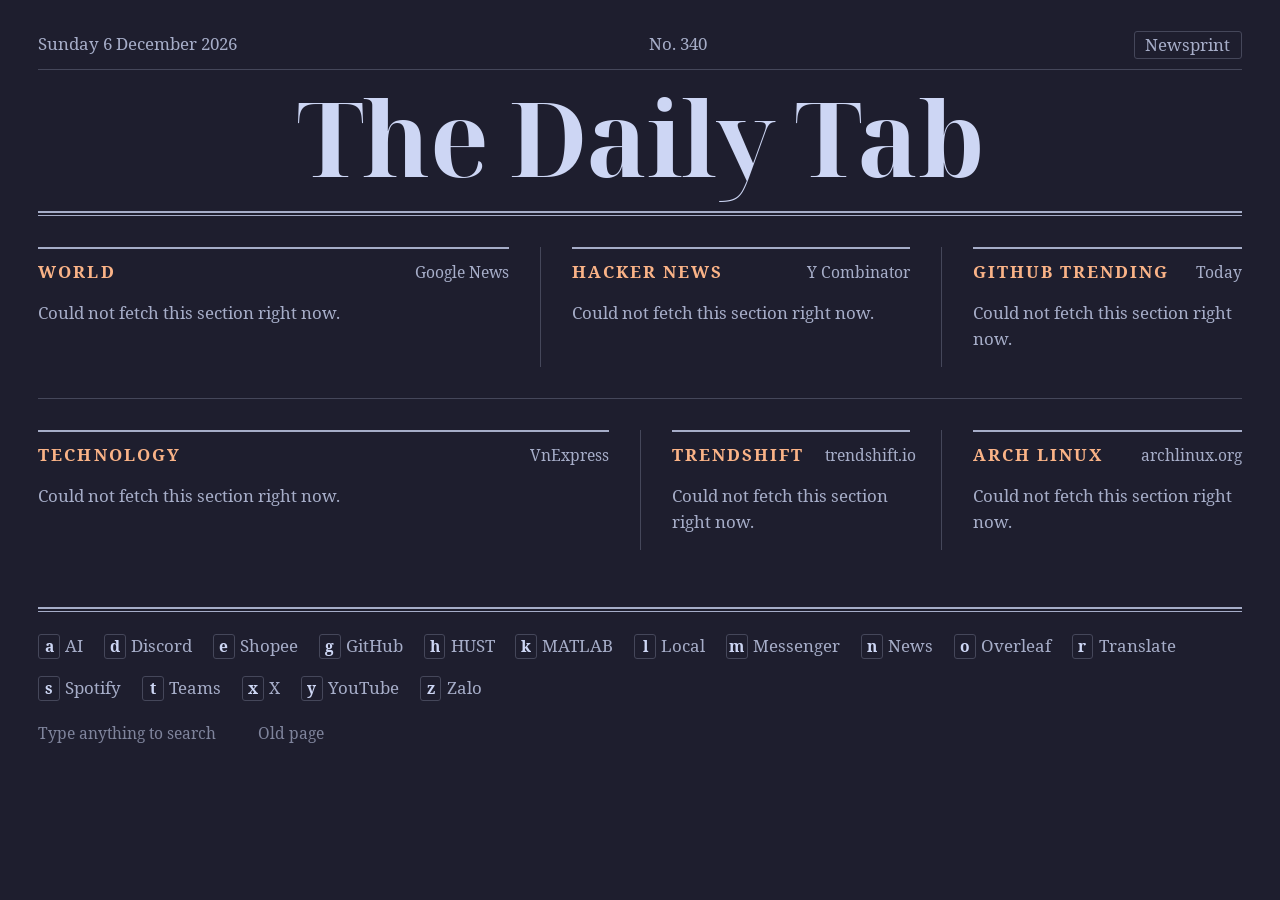
==== commit a6139779: "newtab: google news lead, english labels, hanoi weather, 130% scale Co-Authored-By: Claude Fable 5.2" ====
--- a/dotfiles/newtab/index.html
+++ b/dotfiles/newtab/index.html
@@ -1148,6 +1148,7 @@
     for (const [name, feed] of Object.entries(edition.feeds)) {
       if ($(`[data-feed="${name}"]`)) renderFeed(name, feed);
     }
+    $('#weather').textContent = edition.feeds.weather?.items?.[0]?.title ?? '';
     $('#updated').textContent = `Updated ${new Date(edition.at * 1000).toLocaleTimeString('en-GB', { hour: '2-digit', minute: '2-digit' })}`;
   }
 
@@ -1183,10 +1184,6 @@
       year: 'numeric',
     });
     $('#issue').textContent = `No. ${dayOfYear}`;
-    $('#clock').textContent = now.toLocaleTimeString('en-GB', {
-      hour: '2-digit',
-      minute: '2-digit',
-    });
   }
 
   // colophon index: the launcher's named commands, so the keys stay discoverable
@@ -1199,7 +1196,6 @@
   );
 
   setDateline();
-  setInterval(setDateline, 10000);
   loadEdition();
 
   const themeButton = $('#theme');
@@ -1383,7 +1379,7 @@
     <span id="date"></span>
     <span id="issue"></span>
     <span class="mast-end">
-      <span id="clock"></span>
+      <span id="weather"></span>
       <button class="theme-btn" id="theme" type="button" aria-pressed="false">Newsprint</button>
     </span>
   </p>
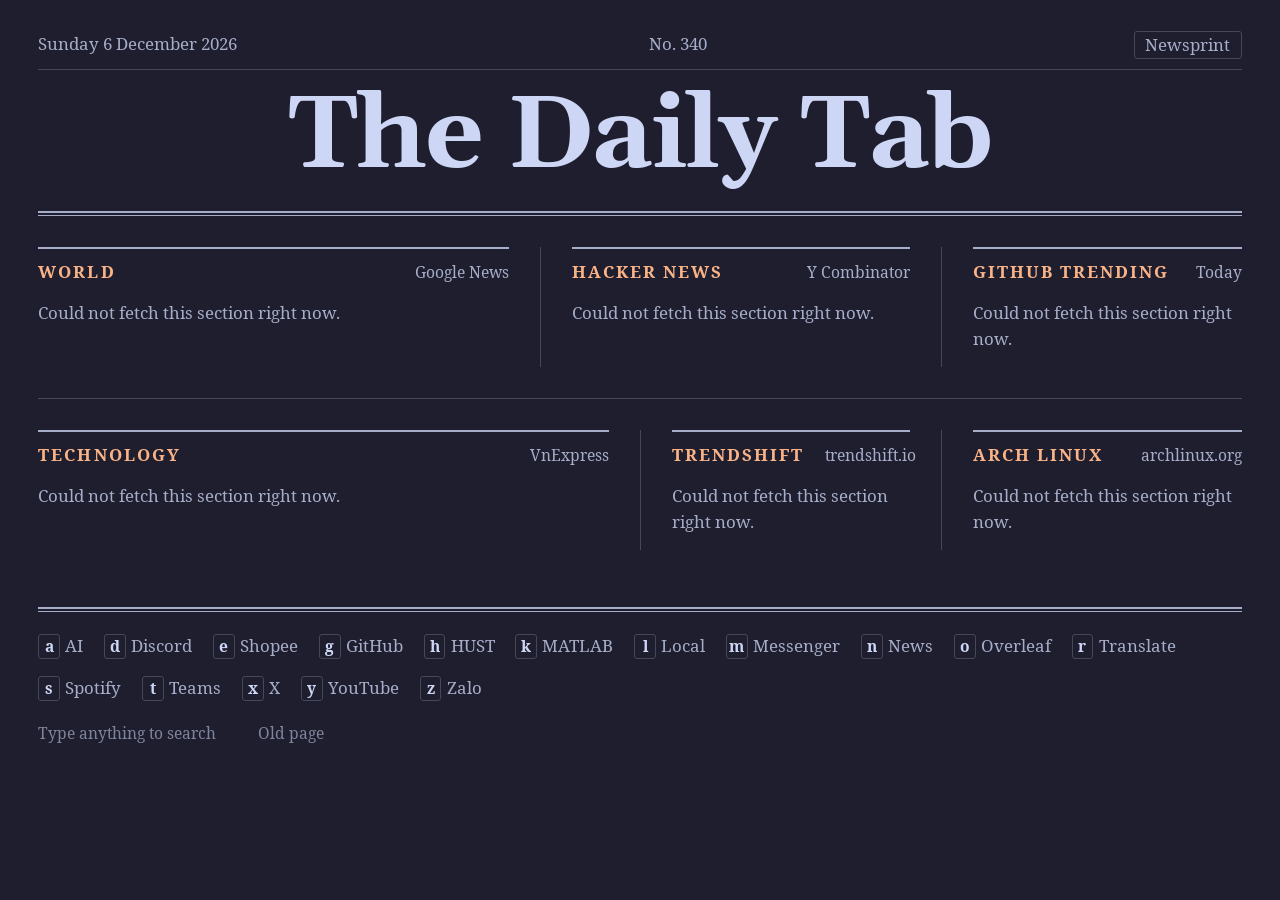
==== commit 1193950d: "newtab: georgia/gelasio nameplate font Co-Authored-By: Claude Fable 5.2 <noreply@anthropic.com>" ====
--- a/dotfiles/newtab/index.html
+++ b/dotfiles/newtab/index.html
@@ -10,6 +10,7 @@
     if (localStorage.getItem('newtab-theme') === 'paper') document.documentElement.dataset.theme = 'paper';
   } catch {}
 </script>
+<link rel="preload" href="Gelasio-Bold.woff2" as="font" type="font/woff2" crossorigin />
 <link rel="preload" href="NotoSerifDisplay-Bold.woff2" as="font" type="font/woff2" crossorigin />
 <link rel="preload" href="NotoSerif-Regular.woff2" as="font" type="font/woff2" crossorigin />
 
@@ -20,6 +21,13 @@
    * Old page (tilde dial): index.old.html. News comes from /feeds.json (modules/firefox/newtab-server.py). */
 
   /* bundled subsets (Latin + Vietnamese): Firefox can't see Nix-profile system fonts */
+  /* nameplate: Georgia when installed, else Gelasio (OFL, metric-compatible with Georgia) */
+  @font-face {
+    font-family: 'Gelasio';
+    font-weight: 700;
+    src: url('Gelasio-Bold.woff2') format('woff2');
+    font-display: block;
+  }
   @font-face {
     font-family: 'Noto Serif Display';
     font-weight: 700;
@@ -53,6 +61,7 @@
     --color-scrim: color-mix(in srgb, var(--color-paper-2) 94%, transparent);
     color-scheme: dark;
 
+    --font-mast: Georgia, 'Gelasio', serif;
     --font-display: 'Noto Serif Display', 'Noto Serif', serif;
     --font-body: 'Noto Serif', serif;
 
@@ -203,7 +212,7 @@
   }
   .mast-name {
     padding: var(--space-sm) 0 0.22em; /* em: clears the descenders at every size */
-    font-family: var(--font-display);
+    font-family: var(--font-mast);
     font-size: var(--text-mast);
     font-style: normal;
     font-weight: 700;
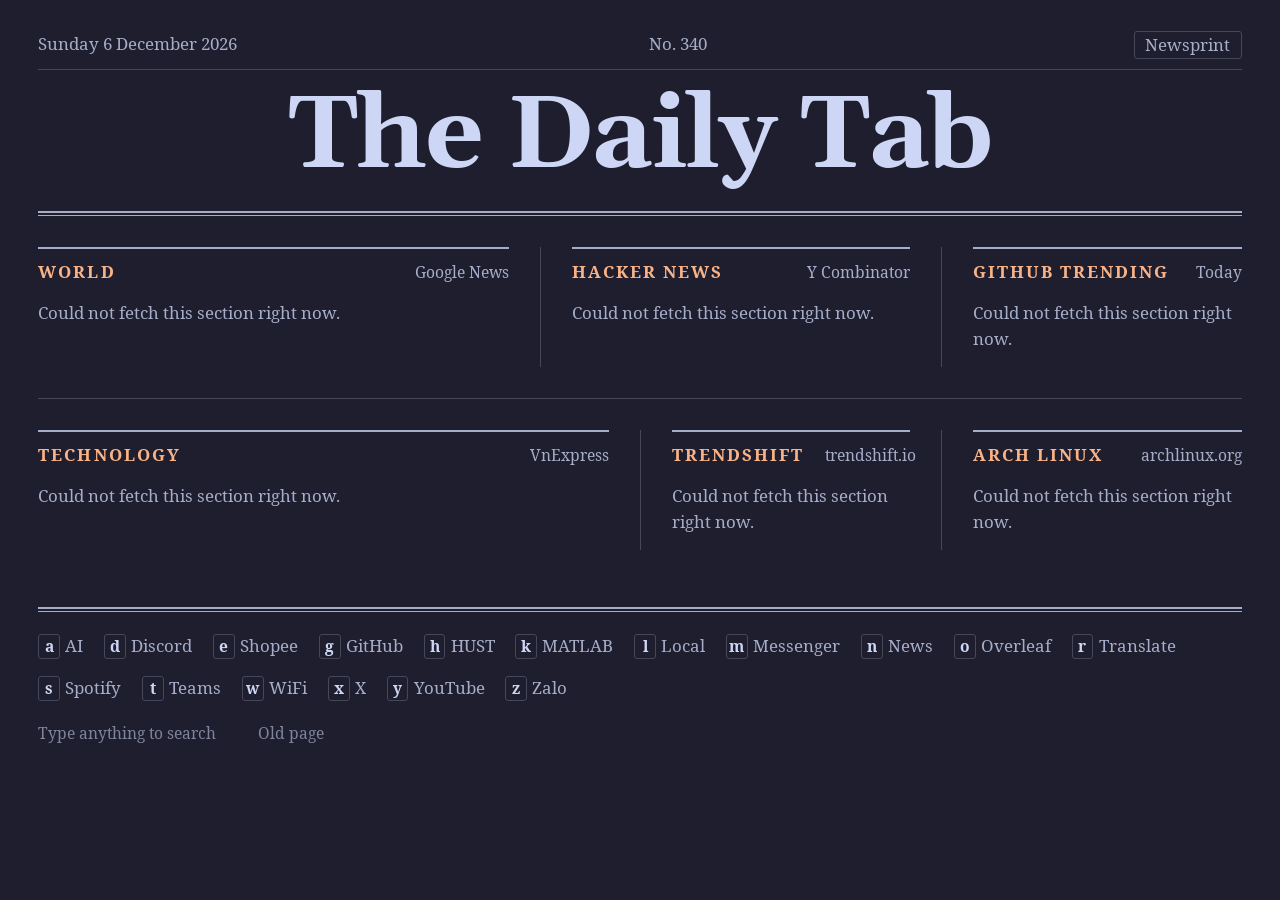
==== commit a4276c60: "fix fcitx5" ====
--- a/dotfiles/newtab/index.html
+++ b/dotfiles/newtab/index.html
@@ -557,6 +557,7 @@
     ['s/soundcloud', { url: 'https://soundcloud.com/discover' }],
     ['t', { name: 'Teams', suggestions: ['t/outlook'], url: 'https://teams.microsoft.com/v2/' }],
     ['t/outlook', { url: 'https://outlook.office365.com/mail/' }],
+    ['w', { name: 'WiFi', url: 'http://127.0.0.1:8765/' }],
     ['x', { name: 'X', searchTemplate: '/search?q={}', url: 'https://x.com/explore/tabs/trending' }],
     ['y', { name: 'YouTube', searchTemplate: '/results?search_query={}', suggestions: ['y/channels', 'y/lofi'], url: 'https://www.youtube.com/feed/subscriptions' }],
     ['y/channels', { url: 'https://www.youtube.com/feed/channels' }],
